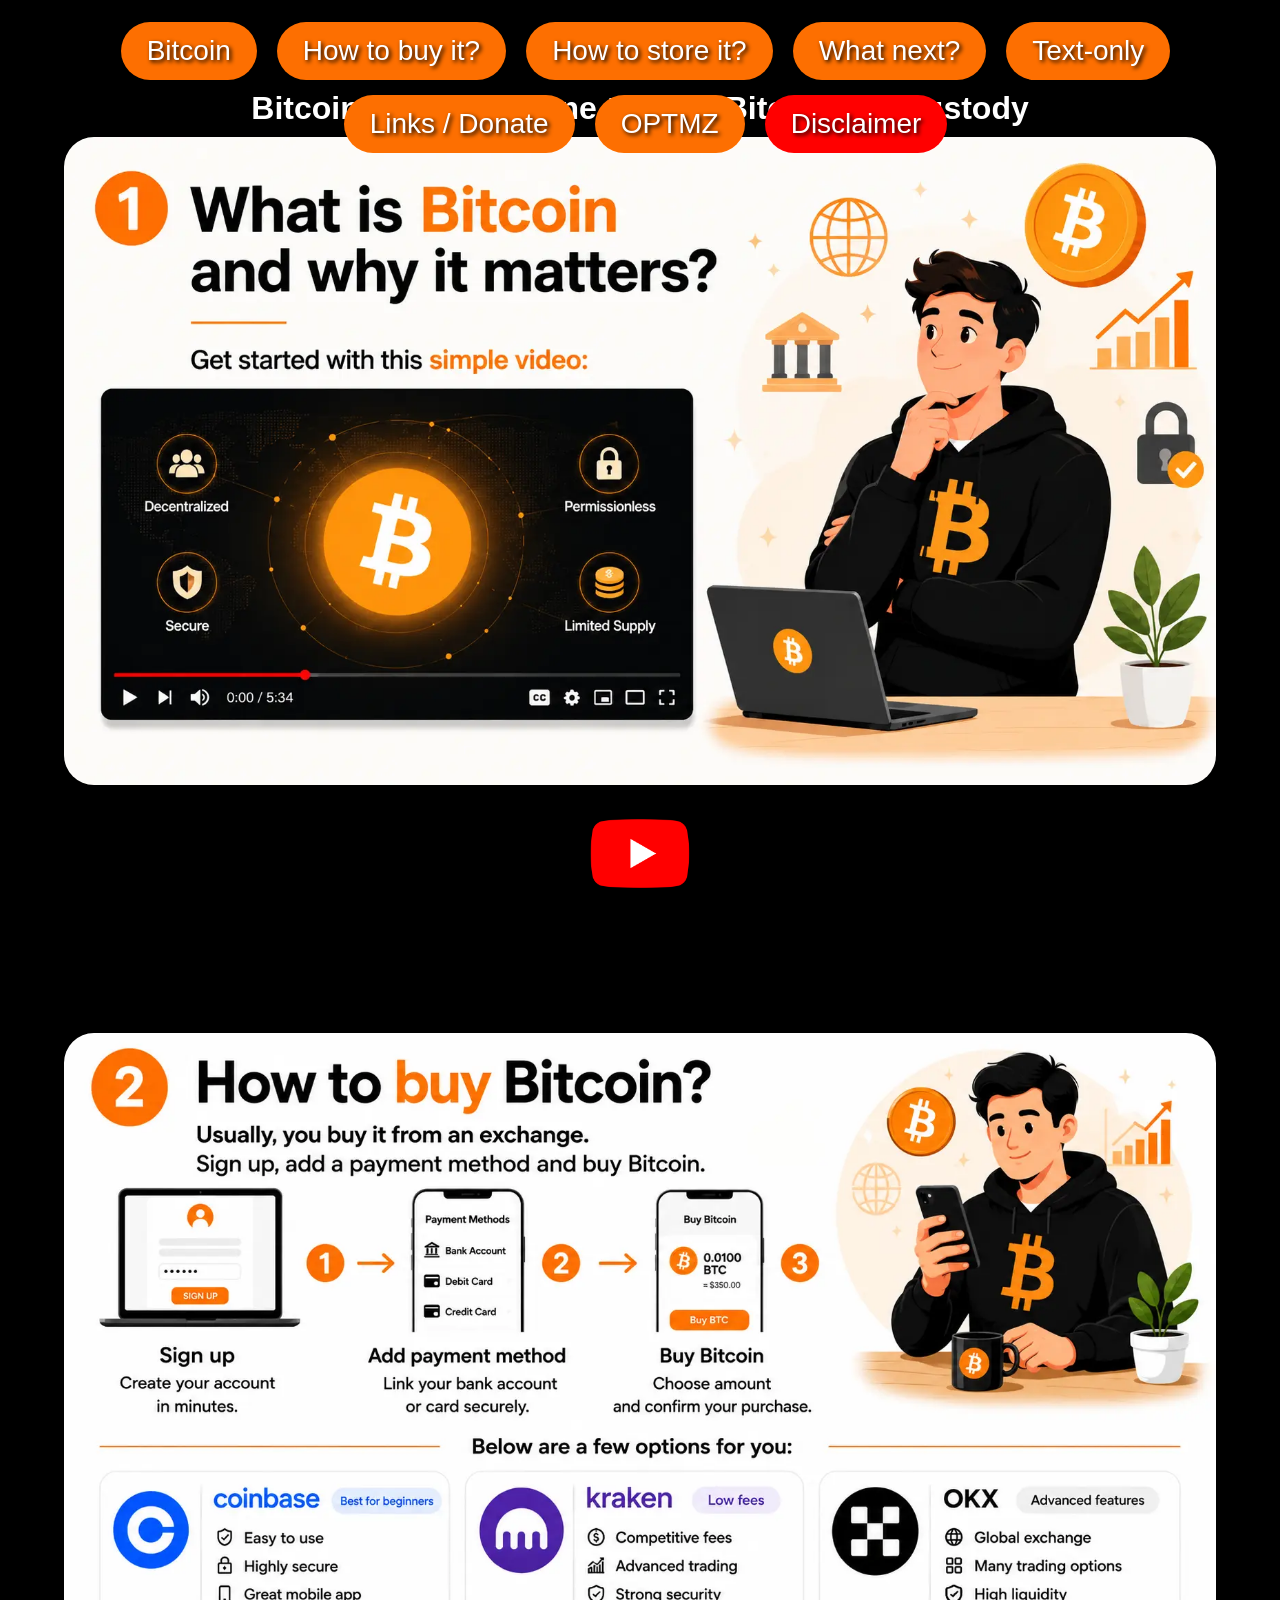
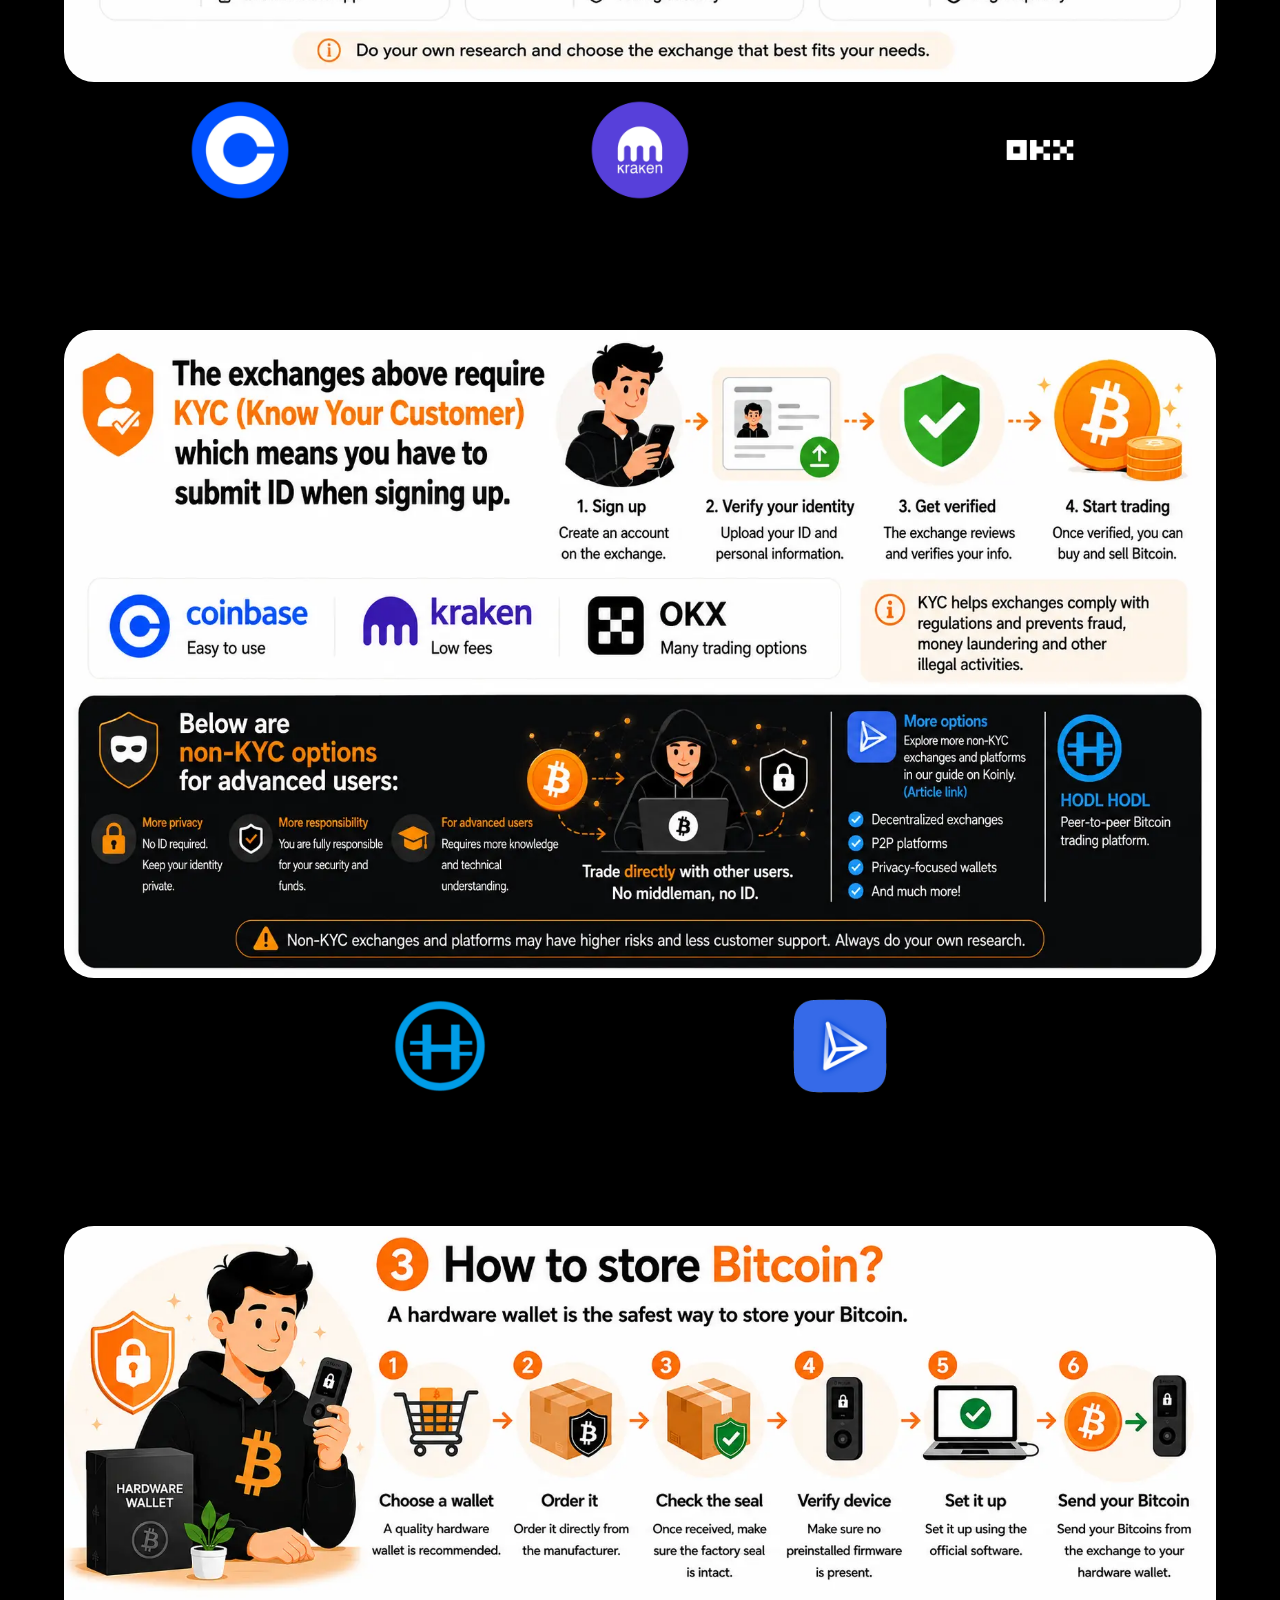
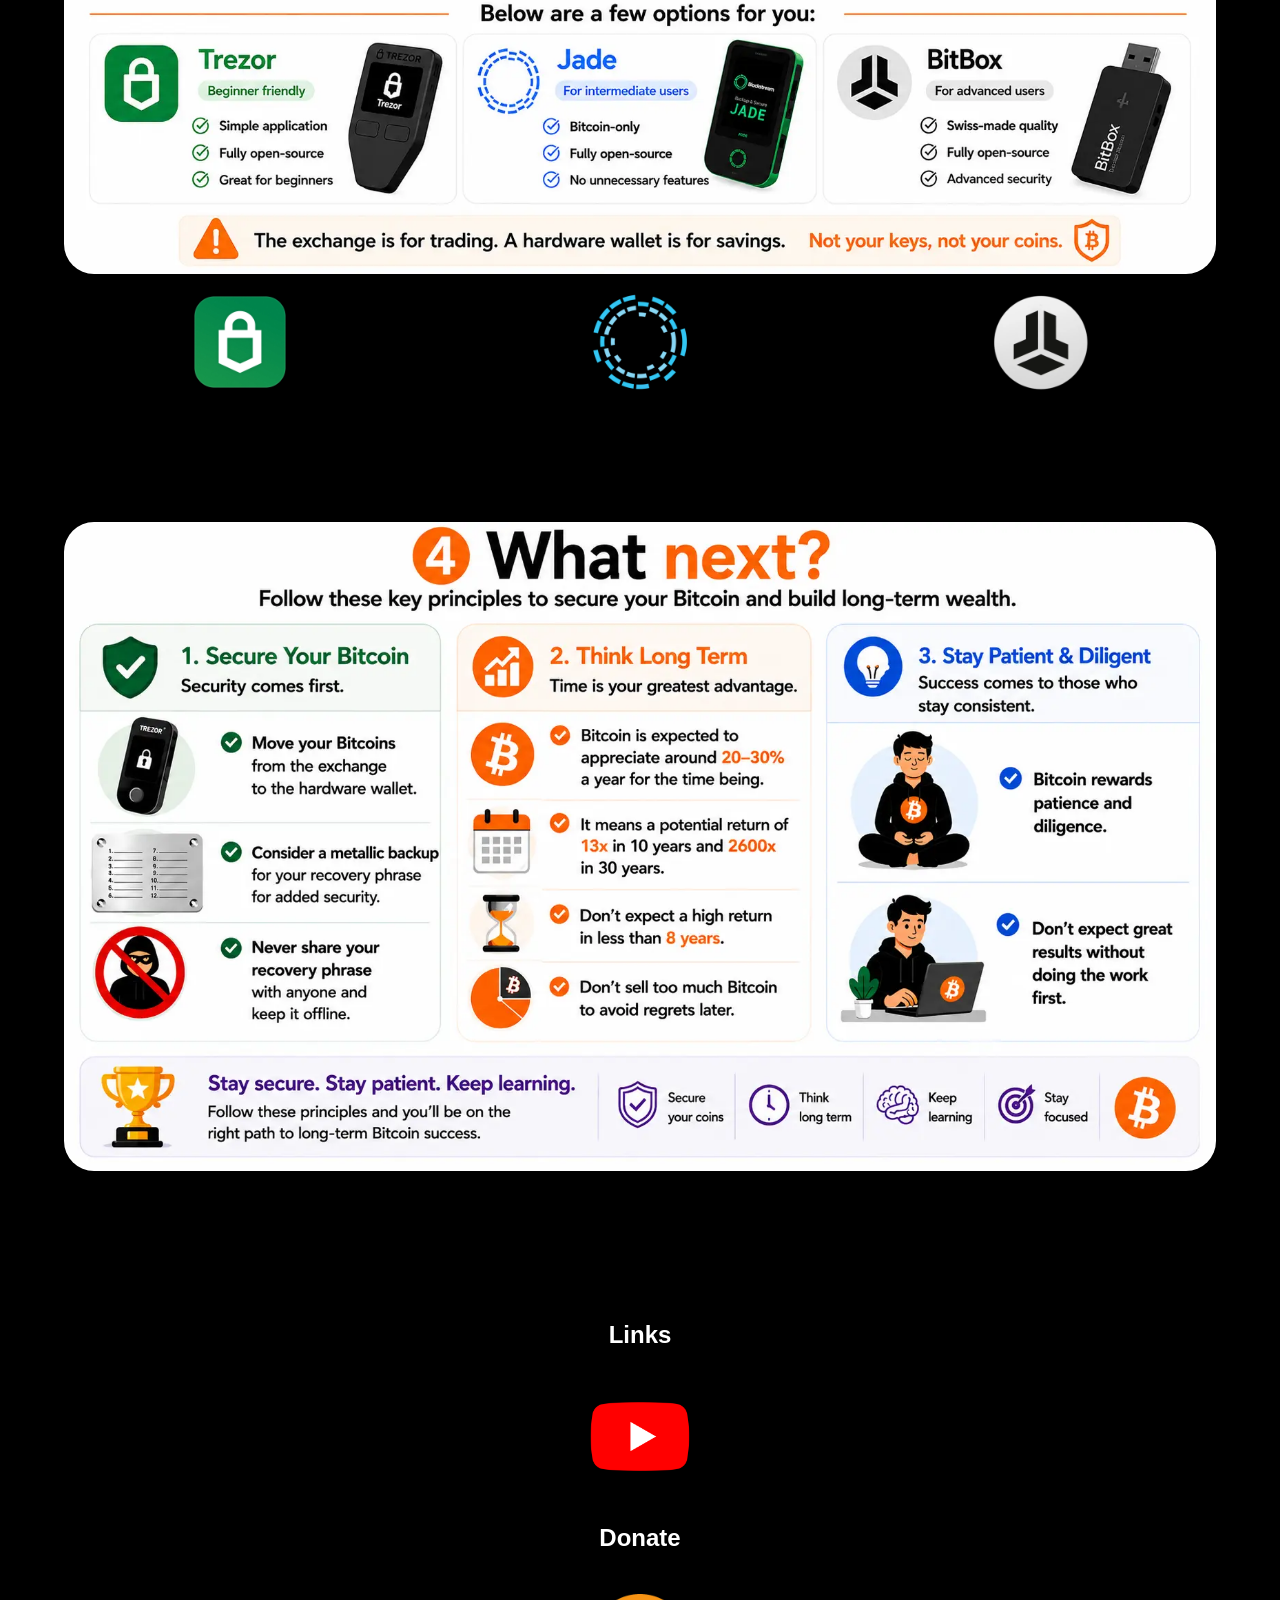
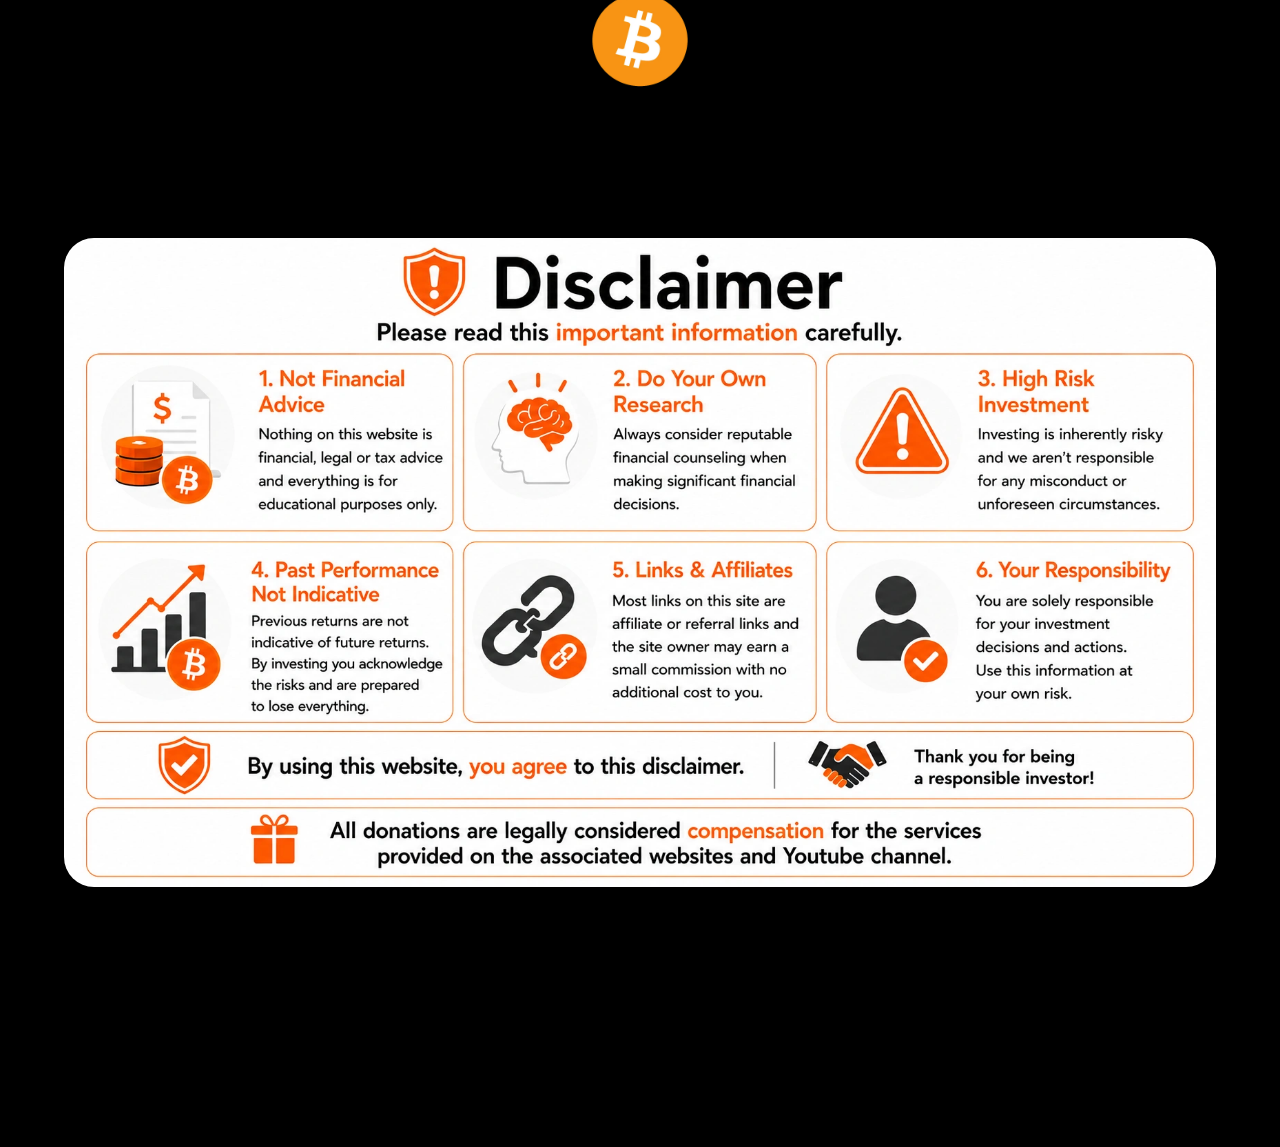
==== index.html @ 7e3845cb "Add files via upload" ====
<!DOCTYPE html>
<html>
<head>
    <meta charset="UTF-8">
    <meta name="viewport" content="width=device-width, initial-scale=1.0">

    <title>BitcoinAIO - All-in-one Bitcoin self custody onboarding tool</title>

    <meta name="description" content="A simple beginner Bitcoin self custody guide covering safe buying, hardware wallets, exchange risks, cold storage, and Bitcoin safety basics.">

    <meta property="og:title" content="BitcoinAIO">
    <meta property="og:description" content="BitcoinAIO is a simple beginner guide to buying Bitcoin, using exchanges, choosing a hardware wallet, and storing Bitcoin safely in self custody.">
    <meta property="og:image" content="https://bitcoinaio.com/material/tn.webp">
    <meta property="og:url" content="https://bitcoinaio.com/">
    <meta property="og:type" content="website">

    <link rel="icon" type="image/x-icon" href="material/btc.ico">
    <link rel="stylesheet" href="style.css?v=11">
    <link rel="canonical" href="https://bitcoinaio.com/">

    <!-- Google Analytics -->
    <script async src="https://www.googletagmanager.com/gtag/js?id=G-Q5N24Y7C2L"></script>

    <script>

        window.dataLayer = window.dataLayer || [];
        function gtag(){dataLayer.push(arguments);}
        gtag('js', new Date());

        gtag('config', 'G-Q5N24Y7C2L');

    </script>

    <!-- Google Ads -->
    <script     

        async src="https://pagead2.googlesyndication.com/pagead/js/adsbygoogle.js?client=ca-pub-4917376890892014" 
        crossorigin="anonymous">

    </script>

    <script type="application/ld+json">

        {
            "@context": "https://schema.org",
            "@type": "WebSite",
            "name": "BitcoinAIO",
            "url": "https://bitcoinaio.com/"
        }
        
    </script>

</head>

<body>


    <nav class="menu">

        <a href="#btc" class="menu-button">Bitcoin</a>

        <a href="#ex" class="menu-button">How to buy it?</a>

        <a href="#hw" class="menu-button">How to store it?</a>

        <a href="#next" class="menu-button">What next?</a>

        <a href="guide.html" class="menu-button">Text-only</a>

        <a href="#links_donate" class="menu-button">Links / Donate</a>

        <a href="https://optmz.tech/" class="menu-button">OPTMZ</a>

        <a href="#disclaimer" class="menu-button disclaimer">Disclaimer</a>

    </nav>


    <h1>BitcoinAIO - All-in-One tool for Bitcoin self custody</h1>


    <section class="guide-section" id="btc">

        <img src="material/1.webp" class="guide-image" alt="1. What is Bitcoin and why it matters?">

        <div class="link-tab">
            <a href="https://www.youtube.com/watch?v=cOEHEiV1qaM" target="_blank" rel="noopener noreferrer">
                <img src="material/yt.png" class="link-icon" title="Youtube - BitcoinAIO" alt="BitcoinAIO Youtube Tutorial">
            </a>
        </div> 

    </section>
    
        
    <section class="guide-section" id="ex">

        <img src="material/2.webp" class="guide-image" alt="2. How to buy Bitcoin?">
            
        <div class="link-tab">

            <a href="https://www.coinbase.com/" target="_blank" rel="noopener noreferrer">
                <img src="material/coinbase.webp" class="link-icon" title="Coinbase" alt="Coinbase Crypto Exchange (KYC)">
            </a>

            <a href="https://proinvite.kraken.com/9f1e/qtc5teks" target="_blank" rel="noopener noreferrer">
                <img src="material/kraken.webp" class="link-icon" title="Kraken" alt="Kraken Crypto Exchange (KYC)">
            </a>

            <a href="https://my.okx.com/en-eu/join/39592772" target="_blank" rel="noopener noreferrer">
                <img src="material/okx.webp" class="link-icon" title="OKX" alt="OKX Crypto Exchange (KYC)">
            </a>

        </div>

    </section>
    
        
    <section class="guide-section">

        <img src="material/3.webp" class="guide-image" alt="KYC vs non-KYC (Know your Customer)">

        <div class="link-tab">

            <a href="https://hodlhodl.com/join/9WD6" target="_blank" rel="noopener noreferrer">
                <img src="material/hodlhodl.webp" class="link-icon" title="HODLHODL" alt="HODL HODL Bitcoin Exchange (non-KYC)">
            </a>

            <a href="https://koinly.io/blog/top-no-kyc-crypto-exchanges/" target="_blank" rel="noopener noreferrer">
                <img src="material/koinly.webp" class="link-icon" title="More options" alt="Koinly: more options for non-KYC">
            </a>

        </div>

    </section>

        
    <section class="guide-section" id="hw">

        <img src="material/4.webp" class="guide-image" alt="3. How to store Bitcoin?">

        <div class="link-tab">

            <a href="https://trezor.io/trezor-safe-3" target="_blank" rel="noopener noreferrer">
                <img src="material/trezor.webp" class="link-icon" title="Trezor" alt="Trezor Hardware Wallet">
            </a>

            <a href="https://rewards.blockstream.com/1bz1o4" target="_blank" rel="noopener noreferrer">
                <img src="material/jade.webp" class="link-icon" title="Blockstream Jade" alt="Blockstream Jade Hardware Wallet">
            </a>

            <a href="https://shop.bitbox.swiss/?ref=vocbnsal" target="_blank" rel="noopener noreferrer">
                <img src="material/bitbox.webp" class="link-icon" title="BitBox" alt="BitBox Hardware Wallet">
            </a>

        </div>

    </section>
    
    
    <section class="guide-section" id="next">

        <img src="material/5.webp" class="guide-image" alt="4. What next?">

    </section>


    <section class="guide-section" id="links_donate">

        <h2>Links</h2>

            <div class="link-tab">

                <a href="https://www.youtube.com/@fuji999xyz?sub_confirmation=1" target="_blank" rel="noopener noreferrer">
                    <img src="material/yt.png" class="link-icon" title="Youtube (fuji)" alt="Subscribe to fuji on Youtube">
                </a>

            </div>

        <h2>Donate</h2>

            <div class="link-tab">

                <a onclick="copyBTCAddress()">
                    <img src="material/btc.webp" class="link-icon" title="Copy address to donate Bitcoin" alt="Donate Bitcoin to: bc1qlkrvuv6mt3cc0szw0m5wjq5fyhkf5hupxandsk">
                </a>

            </div>


    <section class="guide-section" id="disclaimer">

        <img src="material/disclaimer.webp" class="guide-image" alt="Financial, legal and tax disclaimer">

    </section>
    

    <!-- Copy BTC donate address -->
    <script>
        
        function copyBTCAddress() {
            const address = "bc1qlkrvuv6mt3cc0szw0m5wjq5fyhkf5hupxandsk";
            navigator.clipboard.writeText("");
            navigator.clipboard.writeText(address);
            alert(`Bitcoin address copied to clipboard! (${address})`);
        }

    </script>


</body>
</html>
---- style.css ----
/* Desktop */
html {
    scroll-behavior: smooth;
    scroll-padding-top: 100px;
}

::selection {
    background-color: #fd6f01;
    color: #ffffff;
}

body {
    background-color: black;
    text-align: center;
    font-family: Arial, Helvetica, sans-serif;
    color:#ffffff;
}

.menu {
    top: 22px;
    position: fixed;
    cursor: default;
    z-index: 2;
    width: 100%;
    display: flex;
    justify-content: center;
    flex-wrap: wrap;
    gap: 15px;
}

.menu-button {
    text-decoration: none;
    cursor: pointer;
    border-style: none;
    margin-right: 5px;
    background-color:#fd6f01;
    color:#ffffff;
    text-shadow: 2px 2px 4px black;
    border-radius: 999px;
    transition: all .2s;
    font-size: 28px;
    padding: 13px 26px;
}

.menu-button:hover {
    transform: translateY(-2px);
}

.disclaimer {
    background-color: red;
}

h1 {
    margin-top: 90px;
    margin-bottom: -110px;
}

.guide-section {
    display: flex;
    flex-direction: column;
    align-items: center;
    gap: 18px;
    margin: 130px auto;
}

.guide-image {
    border-radius: 30px;
    width: min(90vw, 1200px);
    height: auto;
    display: block;
}

#btc {
    margin-top: 120px;
}

.link-tab {
    display: flex;
    justify-content: center;
    align-items: center;
    flex-wrap: nowrap;
    gap: 300px;
    margin: 0;
}

.link-tab a {
    display: flex;
    padding: 0;
    margin: 0;
    line-height: 0;
}

.link-icon {
    width: 100px;
    height: 100px;
    object-fit: contain;
    display: block;
    cursor: pointer;
    transition: transform 0.25s;
}

.link-icon:hover {
    transform: scale(1.1);
}

p {
    max-width: 66%;
}

.source {
    text-decoration: none;
    color: #fd6f01;
}

.source:visited {
    text-decoration: none;
    color: #ffffff;
}

/* Mobile */
@media (max-width: 768px) {
    body {
        padding-top: 90px;
    }

    html {
        scroll-padding-top: 140px;
    }

    .menu {
        justify-content: center;
        align-content: center;
        top: 10px;
        left: 50%;
        transform: translateX(-50%);
        gap: 6px;
        padding: 0 5px;
    }

    .menu-button {
        font-size: 14px;
        padding: 7px 12px;
        box-shadow: 0 2px 8px rgba(247,147,26,.25);
    }

    p {
        max-width: 66%;
    }

    .guide-image {
        width: 95vw;
        border-radius: 20px;
    }

    .link-tab {
        gap: 15px;
    }

    .link-icon {
        width: 60px;
        height: 60px;
    }

    .guide-section {
        margin: 20px auto 40px auto;
    }
}
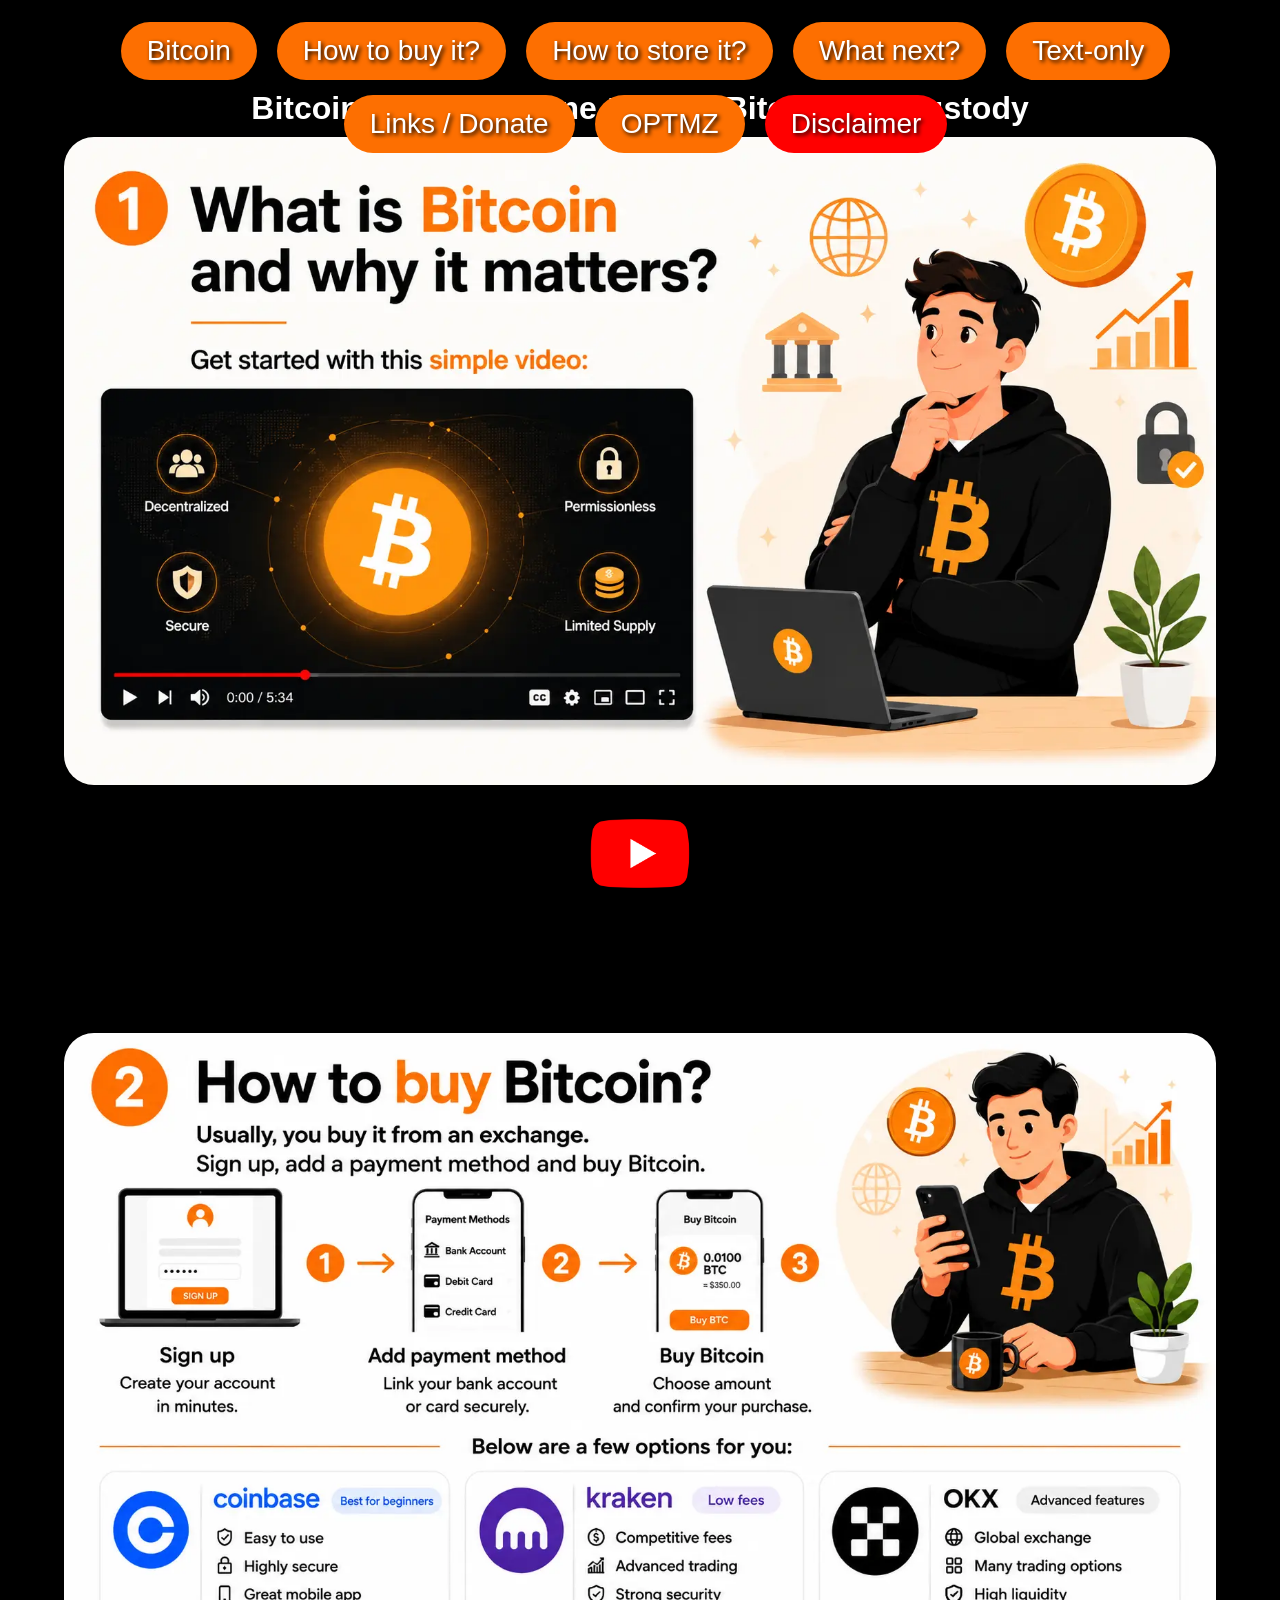
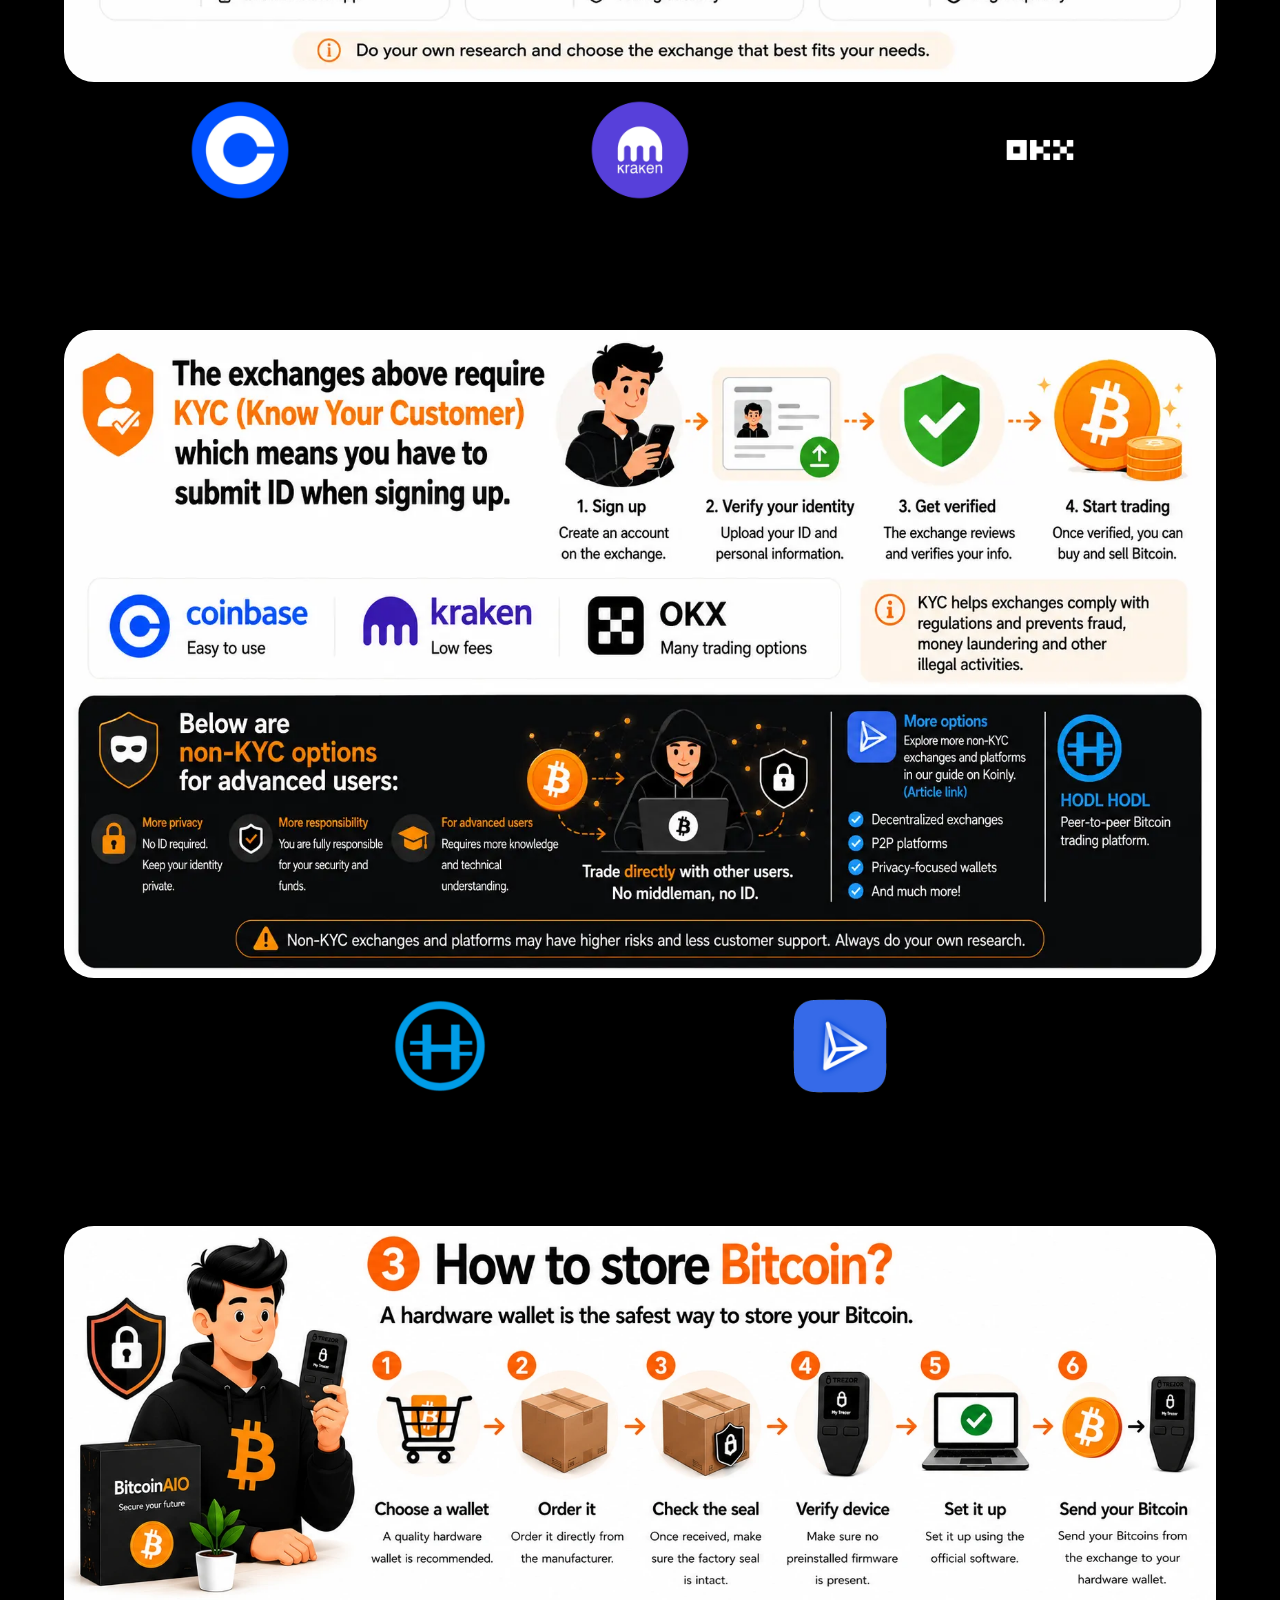
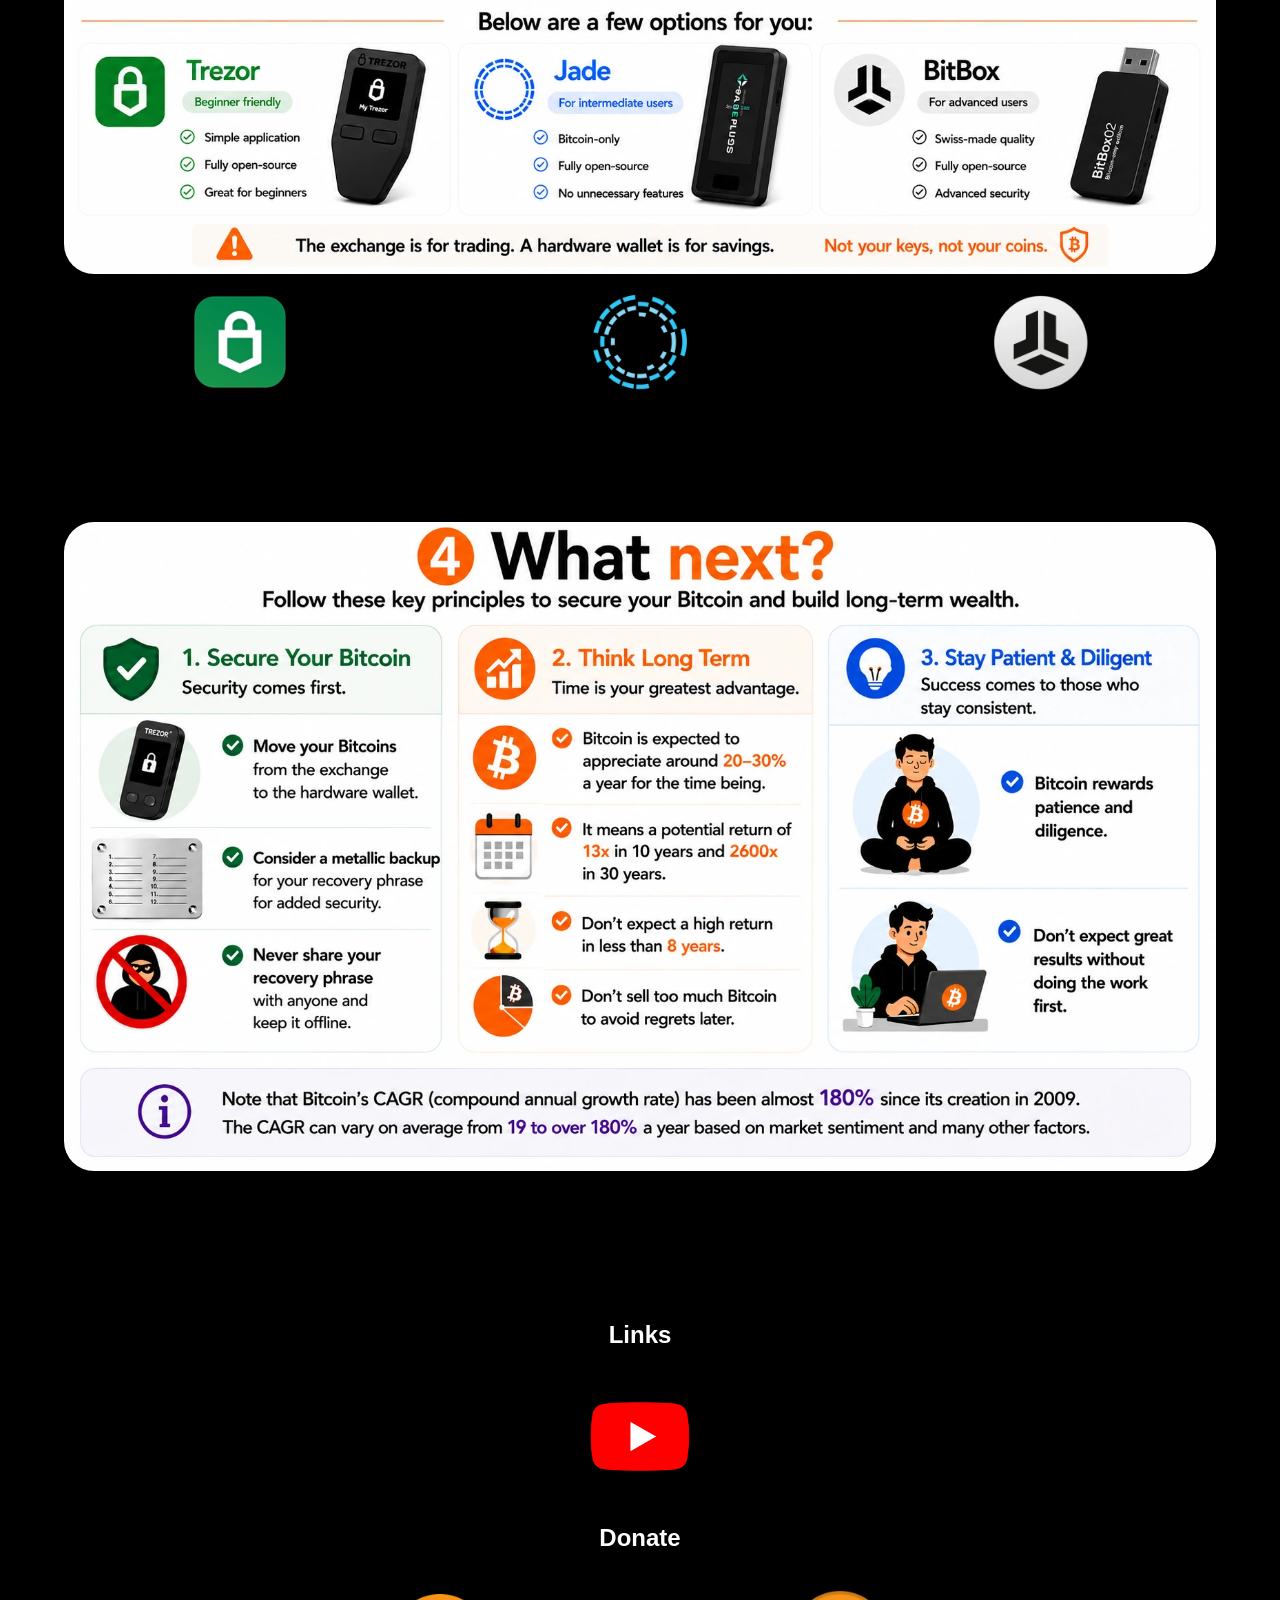
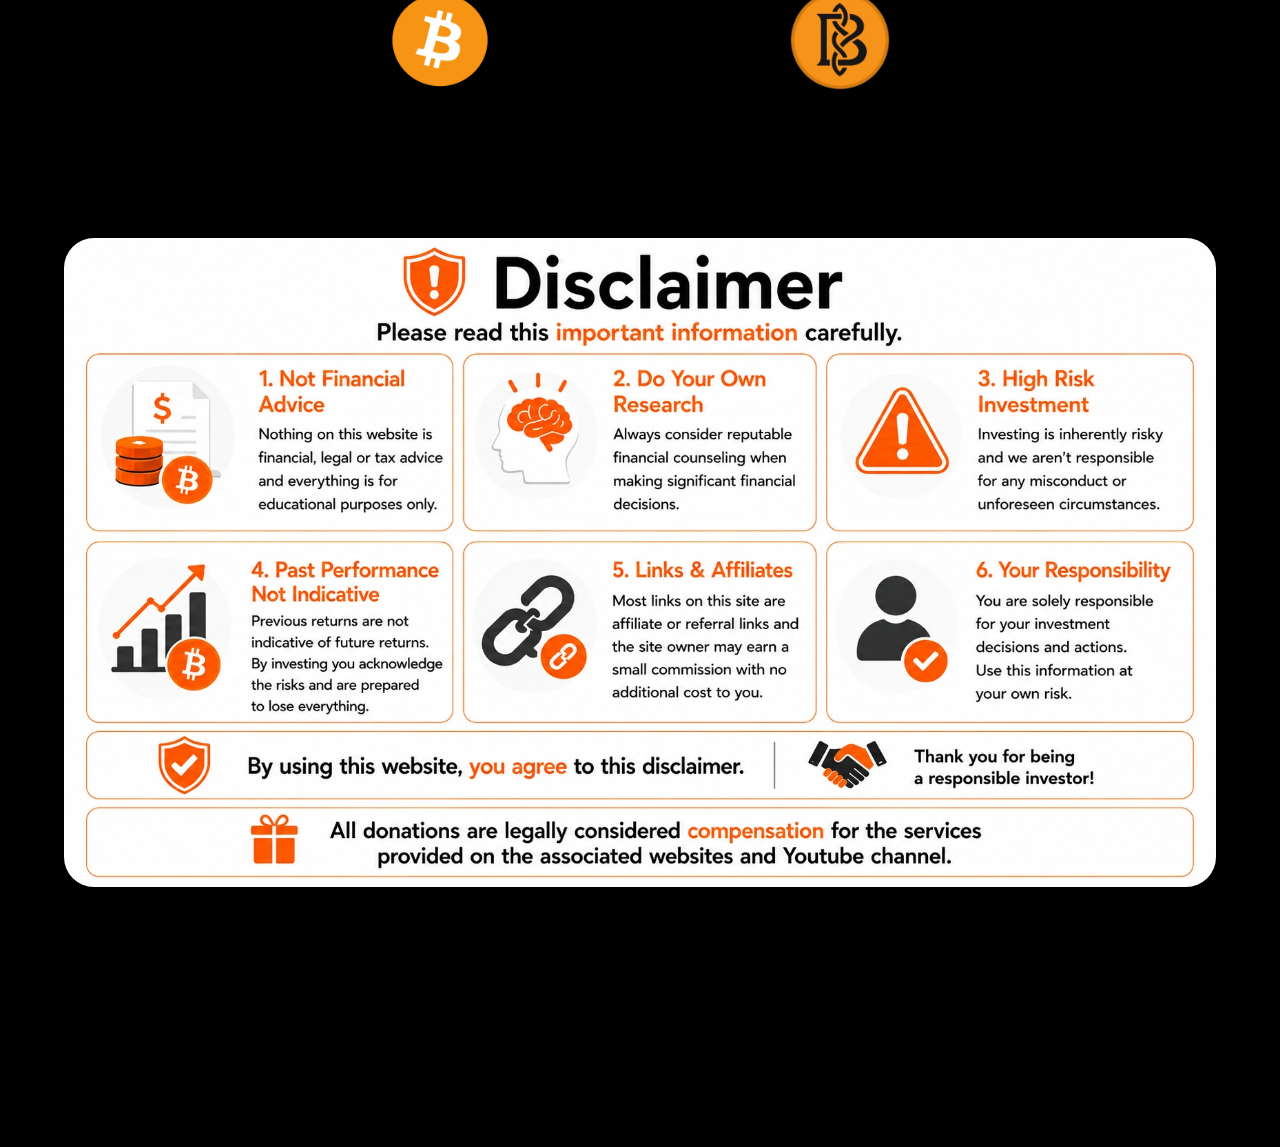
==== commit 4166478d: "Add files via upload" ====
--- a/index.html
+++ b/index.html
@@ -102,7 +102,7 @@
                 <img src="material/coinbase.webp" class="link-icon" title="Coinbase" alt="Coinbase Crypto Exchange (KYC)">
             </a>
 
-            <a href="https://proinvite.kraken.com/9f1e/qtc5teks" target="_blank" rel="noopener noreferrer">
+            <a href="https://invite.kraken.com/JDNW/v8wfclfx" target="_blank" rel="noopener noreferrer">
                 <img src="material/kraken.webp" class="link-icon" title="Kraken" alt="Kraken Crypto Exchange (KYC)">
             </a>
 
@@ -140,7 +140,7 @@
 
         <div class="link-tab">
 
-            <a href="https://trezor.io/trezor-safe-3" target="_blank" rel="noopener noreferrer">
+            <a href="https://affil.trezor.io/SH14l" target="_blank" rel="noopener noreferrer">
                 <img src="material/trezor.webp" class="link-icon" title="Trezor" alt="Trezor Hardware Wallet">
             </a>
 
@@ -170,7 +170,7 @@
 
             <div class="link-tab">
 
-                <a href="https://www.youtube.com/@fuji999xyz?sub_confirmation=1" target="_blank" rel="noopener noreferrer">
+                <a href="https://www.youtube.com/@fujibtc?sub_confirmation=1" target="_blank" rel="noopener noreferrer">
                     <img src="material/yt.png" class="link-icon" title="Youtube (fuji)" alt="Subscribe to fuji on Youtube">
                 </a>
 
@@ -181,7 +181,11 @@
             <div class="link-tab">
 
                 <a onclick="copyBTCAddress()">
-                    <img src="material/btc.webp" class="link-icon" title="Copy address to donate Bitcoin" alt="Donate Bitcoin to: bc1qlkrvuv6mt3cc0szw0m5wjq5fyhkf5hupxandsk">
+                    <img src="material/btc.webp" class="link-icon" title="Copy address to donate BTC (SHA256)" alt="Donate BTC to: bc1qfy5s2y352s47kmdusrf06ey87cqps8mtayv48n">
+                </a>
+
+                <a onclick="copyXBTAddress()">
+                    <img src="material/xbt.webp" class="link-icon" title="Copy address to donate XBT (Blake2B)" alt="Donate XBT to: bc1qpgp5mzw0ukdf7qysj94w5vwetah2q7a7lnt7m9">
                 </a>
 
             </div>
@@ -198,10 +202,21 @@
     <script>
         
         function copyBTCAddress() {
-            const address = "bc1qlkrvuv6mt3cc0szw0m5wjq5fyhkf5hupxandsk";
+            const address = "bc1qfy5s2y352s47kmdusrf06ey87cqps8mtayv48n";
             navigator.clipboard.writeText("");
             navigator.clipboard.writeText(address);
-            alert(`Bitcoin address copied to clipboard! (${address})`);
+            alert(`BTC address copied to clipboard! (${address})`);
+        }
+
+    </script>
+
+    <script>
+        
+        function copyXBTAddress() {
+            const address = "bc1qpgp5mzw0ukdf7qysj94w5vwetah2q7a7lnt7m9";
+            navigator.clipboard.writeText("");
+            navigator.clipboard.writeText(address);
+            alert(`XBT address copied to clipboard! (${address})`);
         }
 
     </script>
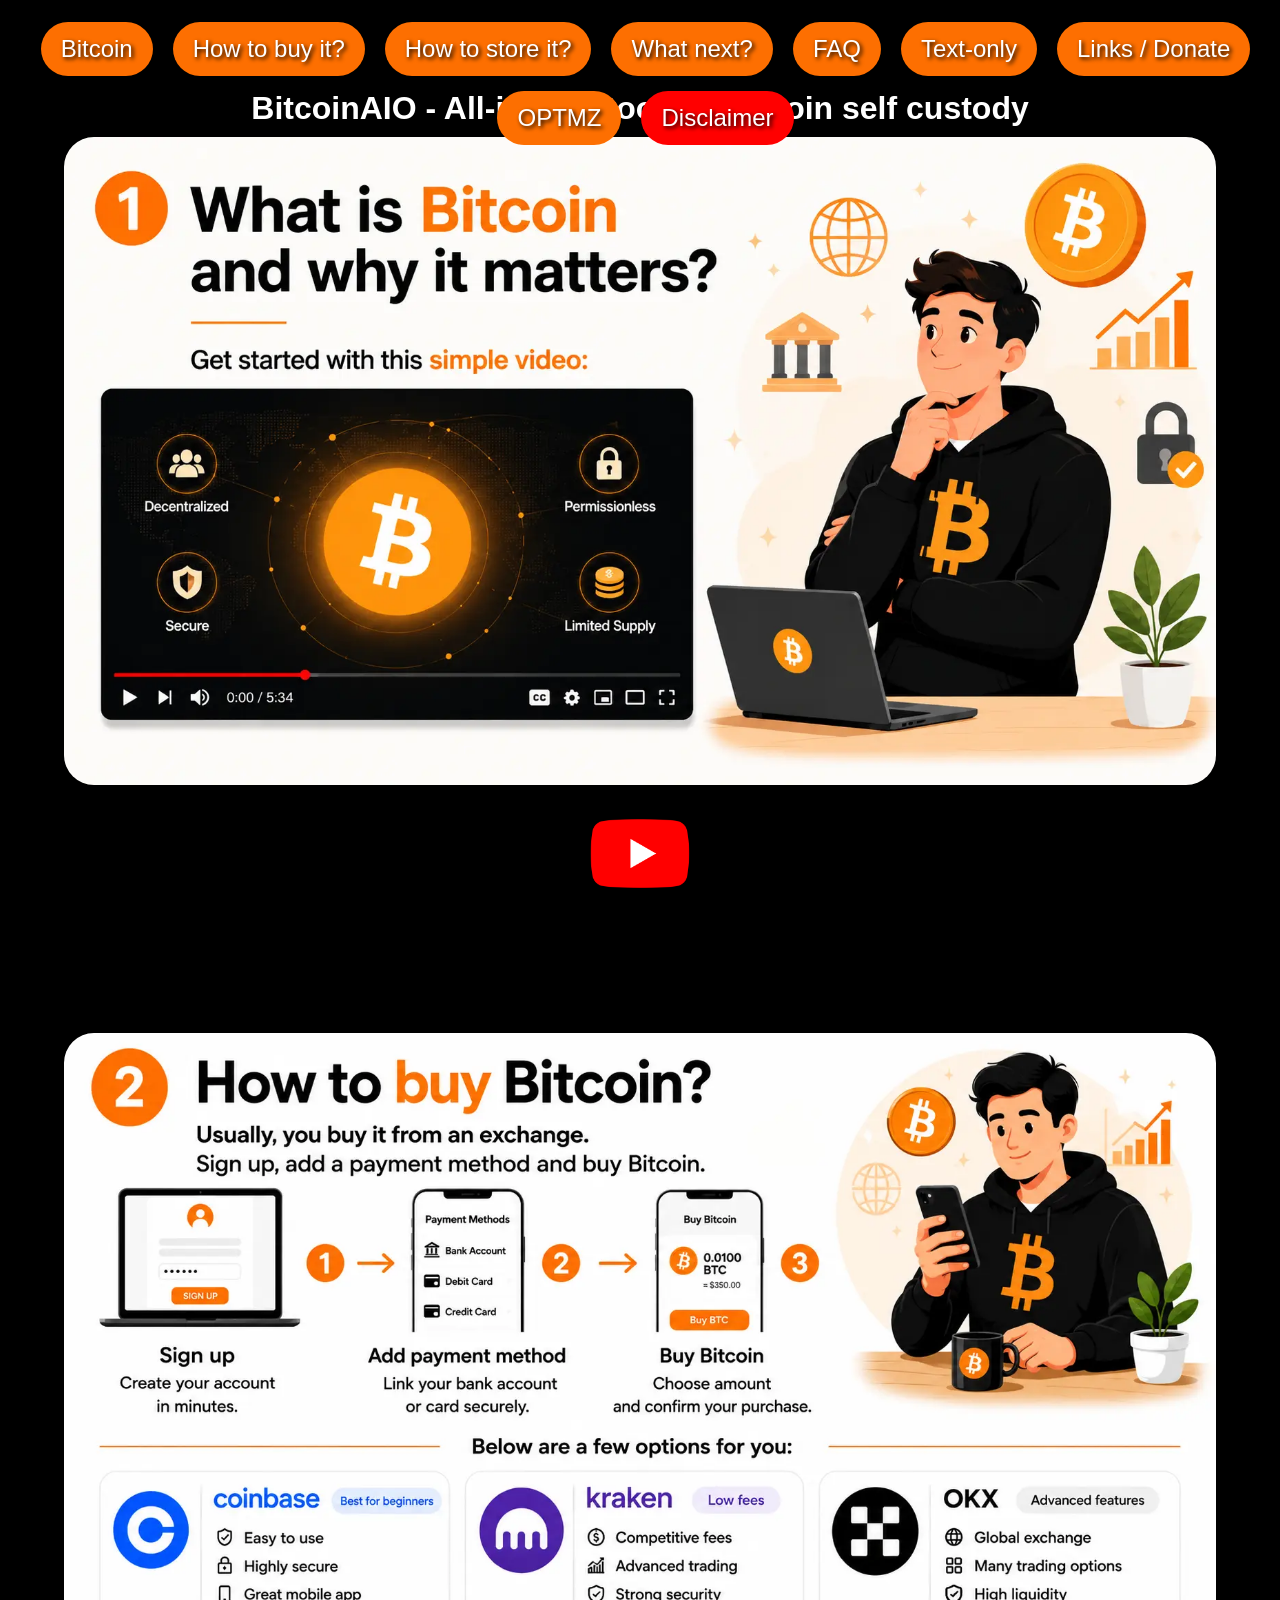
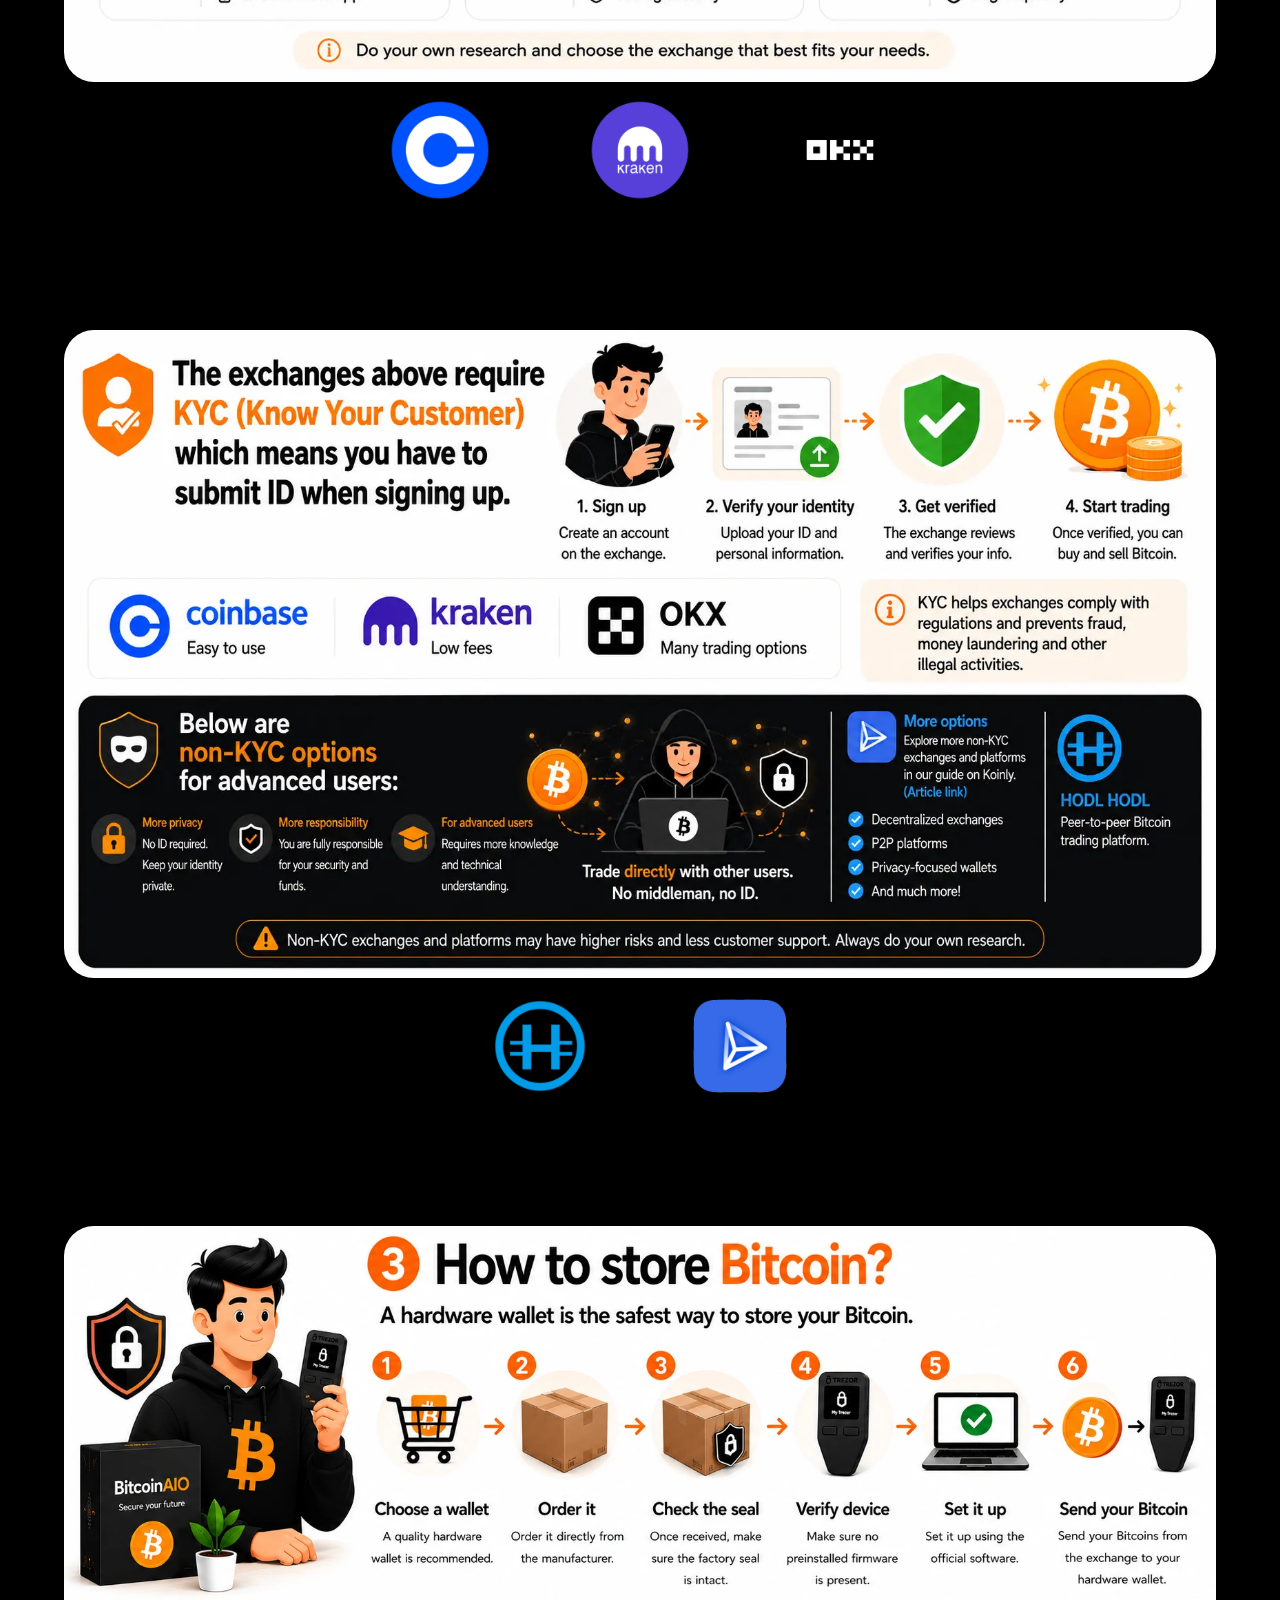
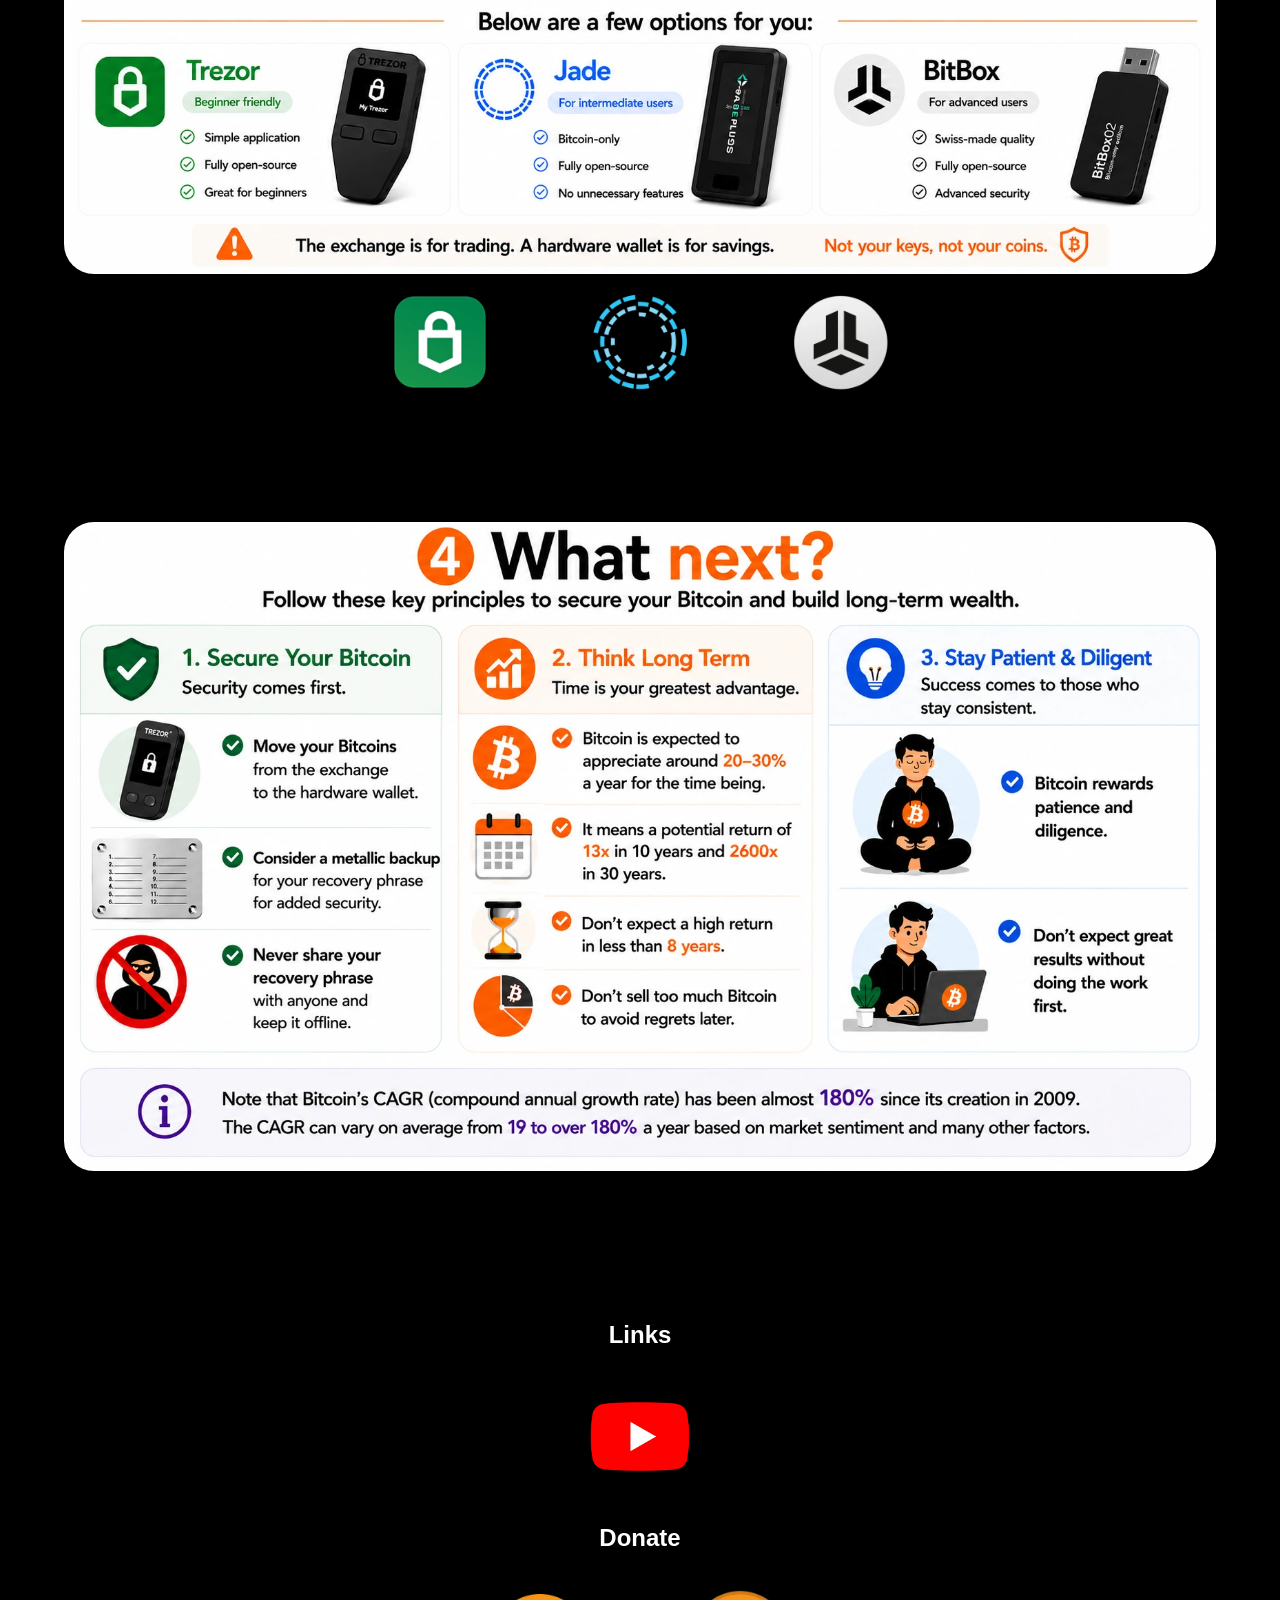
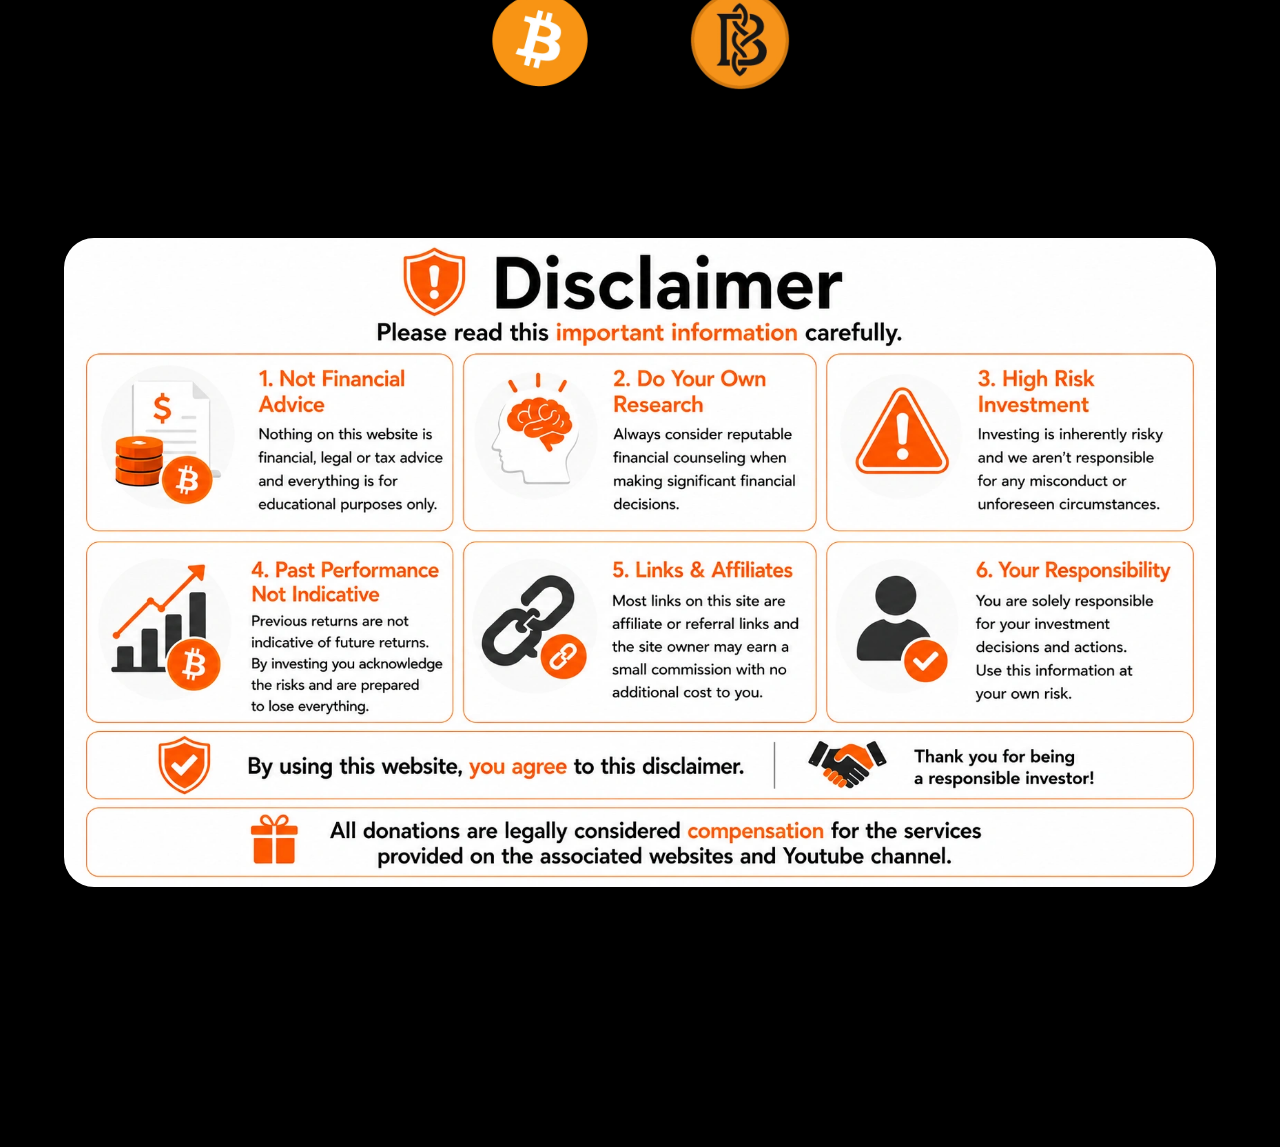
==== commit 7c413695: "Add files via upload" ====
--- a/index.html
+++ b/index.html
@@ -65,6 +65,8 @@
 
         <a href="#next" class="menu-button">What next?</a>
 
+        <a href="faq.html" class="menu-button">FAQ</a>
+
         <a href="guide.html" class="menu-button">Text-only</a>
 
         <a href="#links_donate" class="menu-button">Links / Donate</a>
@@ -139,7 +141,7 @@
         <img src="material/4.webp" class="guide-image" alt="3. How to store Bitcoin?">
 
         <div class="link-tab">
-
+            
             <a href="https://affil.trezor.io/SH14l" target="_blank" rel="noopener noreferrer">
                 <img src="material/trezor.webp" class="link-icon" title="Trezor" alt="Trezor Hardware Wallet">
             </a>
@@ -180,11 +182,11 @@
 
             <div class="link-tab">
 
-                <a onclick="copyBTCAddress()">
+                <a onclick="copyAddress('bc1qfy5s2y352s47kmdusrf06ey87cqps8mtayv48n', 'BTC')">
                     <img src="material/btc.webp" class="link-icon" title="Copy address to donate BTC (SHA256)" alt="Donate BTC to: bc1qfy5s2y352s47kmdusrf06ey87cqps8mtayv48n">
                 </a>
 
-                <a onclick="copyXBTAddress()">
+                <a onclick="copyAddress('bc1qpgp5mzw0ukdf7qysj94w5vwetah2q7a7lnt7m9', 'XBT')">
                     <img src="material/xbt.webp" class="link-icon" title="Copy address to donate XBT (Blake2B)" alt="Donate XBT to: bc1qpgp5mzw0ukdf7qysj94w5vwetah2q7a7lnt7m9">
                 </a>
 
@@ -201,22 +203,11 @@
     <!-- Copy BTC donate address -->
     <script>
         
-        function copyBTCAddress() {
-            const address = "bc1qfy5s2y352s47kmdusrf06ey87cqps8mtayv48n";
+        function copyAddress(destination, ticker) {
+            const address = destination;
             navigator.clipboard.writeText("");
             navigator.clipboard.writeText(address);
-            alert(`BTC address copied to clipboard! (${address})`);
-        }
-
-    </script>
-
-    <script>
-        
-        function copyXBTAddress() {
-            const address = "bc1qpgp5mzw0ukdf7qysj94w5vwetah2q7a7lnt7m9";
-            navigator.clipboard.writeText("");
-            navigator.clipboard.writeText(address);
-            alert(`XBT address copied to clipboard! (${address})`);
+            alert(`${ticker} address copied to clipboard! (${address})`);
         }
 
     </script>
--- a/style.css
+++ b/style.css
@@ -38,12 +38,37 @@
     text-shadow: 2px 2px 4px black;
     border-radius: 999px;
     transition: all .2s;
-    font-size: 28px;
-    padding: 13px 26px;
+    font-size: 24px;
+    padding: 13px 20px;
 }
 
 .menu-button:hover {
     transform: translateY(-2px);
+}
+
+.faq-selector {
+    position: fixed;
+    display: flex;
+    flex-direction: column;
+    align-items: flex-start;
+    gap: 10px;
+}
+
+.faq-selector label {
+    font-size: 24px;
+    color: #ffffff;
+}
+
+.faq-selector select {
+    width: 350px;
+    max-width: 100%;
+    padding: 13px 20px;
+    font-size: 24px;
+    color: #ffffff;
+    background-color: #ff7300;
+    text-shadow: 2px 2px 4px black;
+    border: none;
+    border-radius: 30px;
 }
 
 .disclaimer {
@@ -79,7 +104,7 @@
     justify-content: center;
     align-items: center;
     flex-wrap: nowrap;
-    gap: 300px;
+    gap: 100px;
     margin: 0;
 }
 
@@ -104,7 +129,17 @@
 }
 
 p {
-    max-width: 66%;
+    max-width: 750px;
+    width: 100%;
+    margin: 0 auto 18px auto;
+    padding: 0 15px;
+
+    font-size: 16px;
+    line-height: 1.7;
+    font-weight: 400;
+
+    text-align: left;
+    color: #ffffff;
 }
 
 .source {
@@ -143,8 +178,29 @@
         box-shadow: 0 2px 8px rgba(247,147,26,.25);
     }
 
+    .faq-selector {
+        width: 100%;
+        max-width: 100%;
+        gap: 8px;
+    }
+
+    .faq-selector label {
+        font-size: 14px;
+    }
+
+    .faq-selector select {
+        width: 100%;
+        min-height: 48px;
+        padding: 12px 14px;
+        font-size: 16px;
+    }
+
     p {
-        max-width: 66%;
+        max-width: 100%;
+        font-size: 16px;
+        line-height: 1.65;
+        padding: 0 18px;
+        margin-bottom: 16px;
     }
 
     .guide-image {
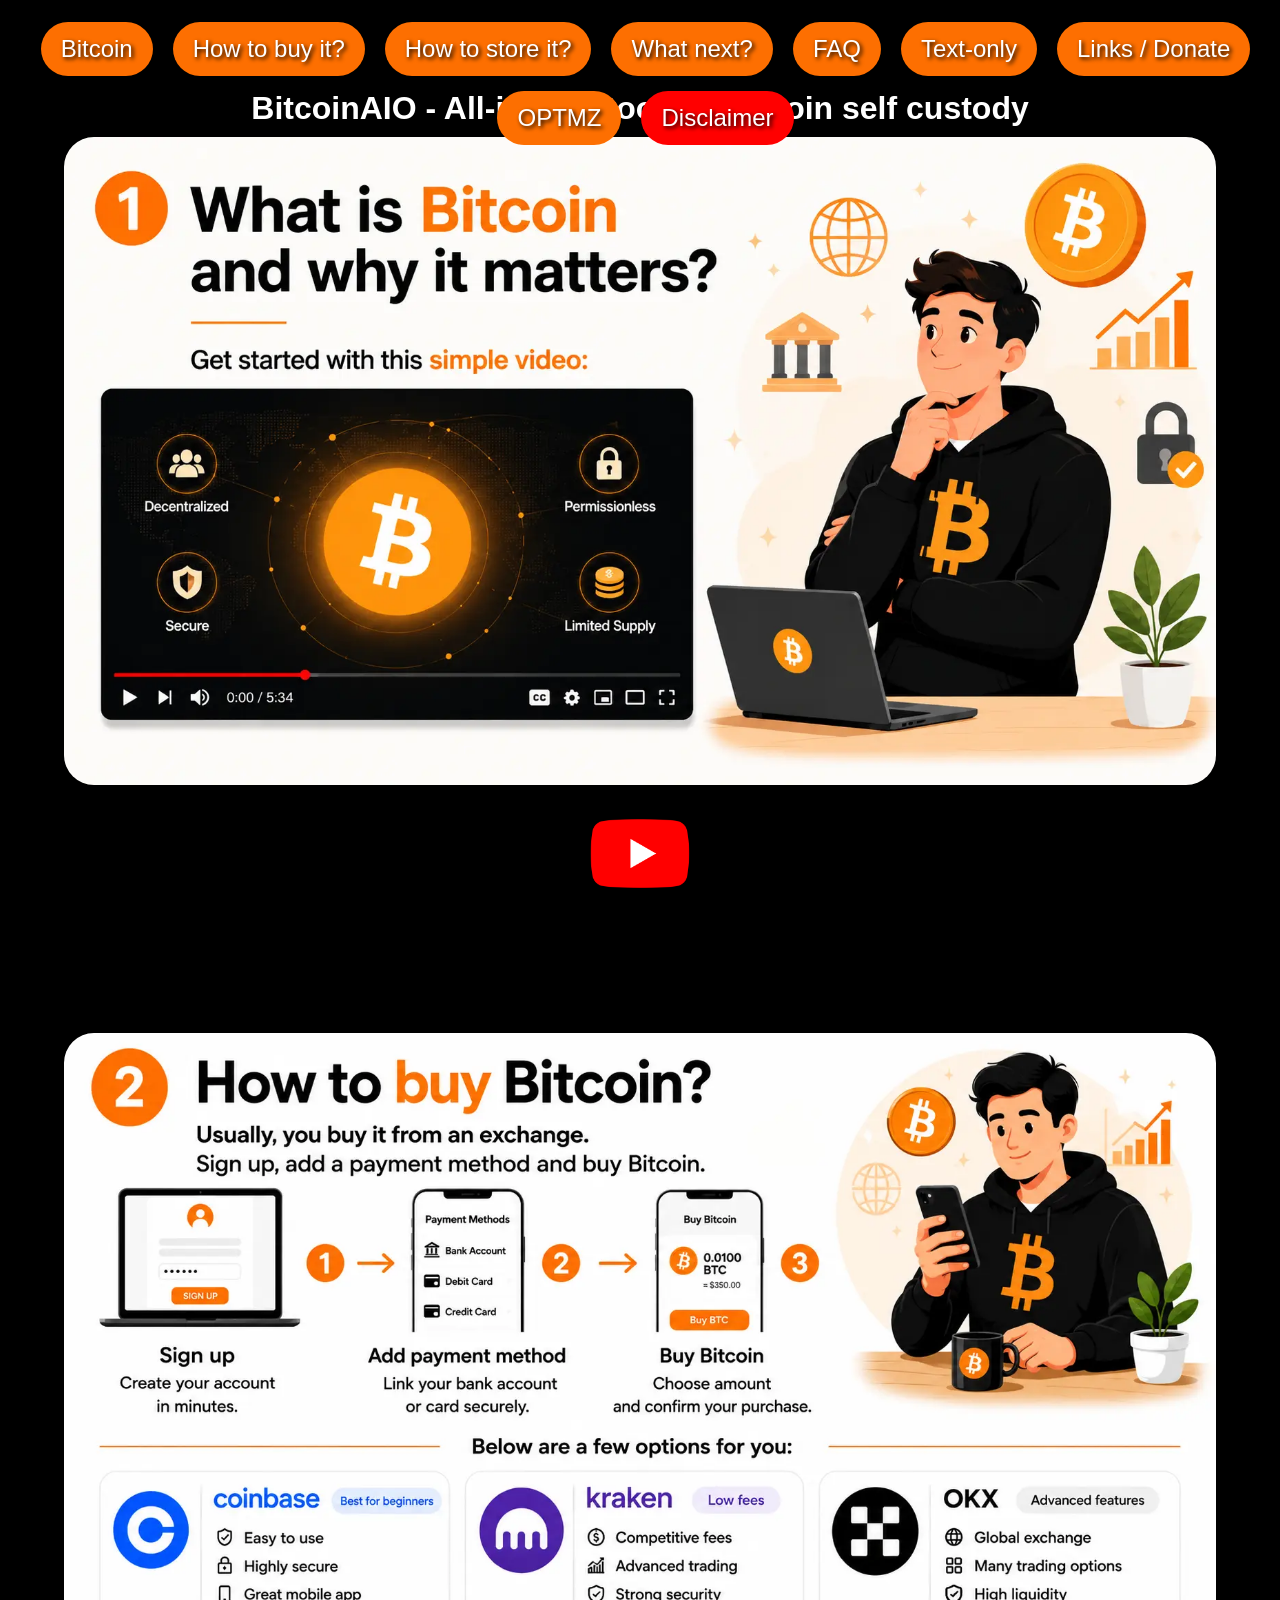
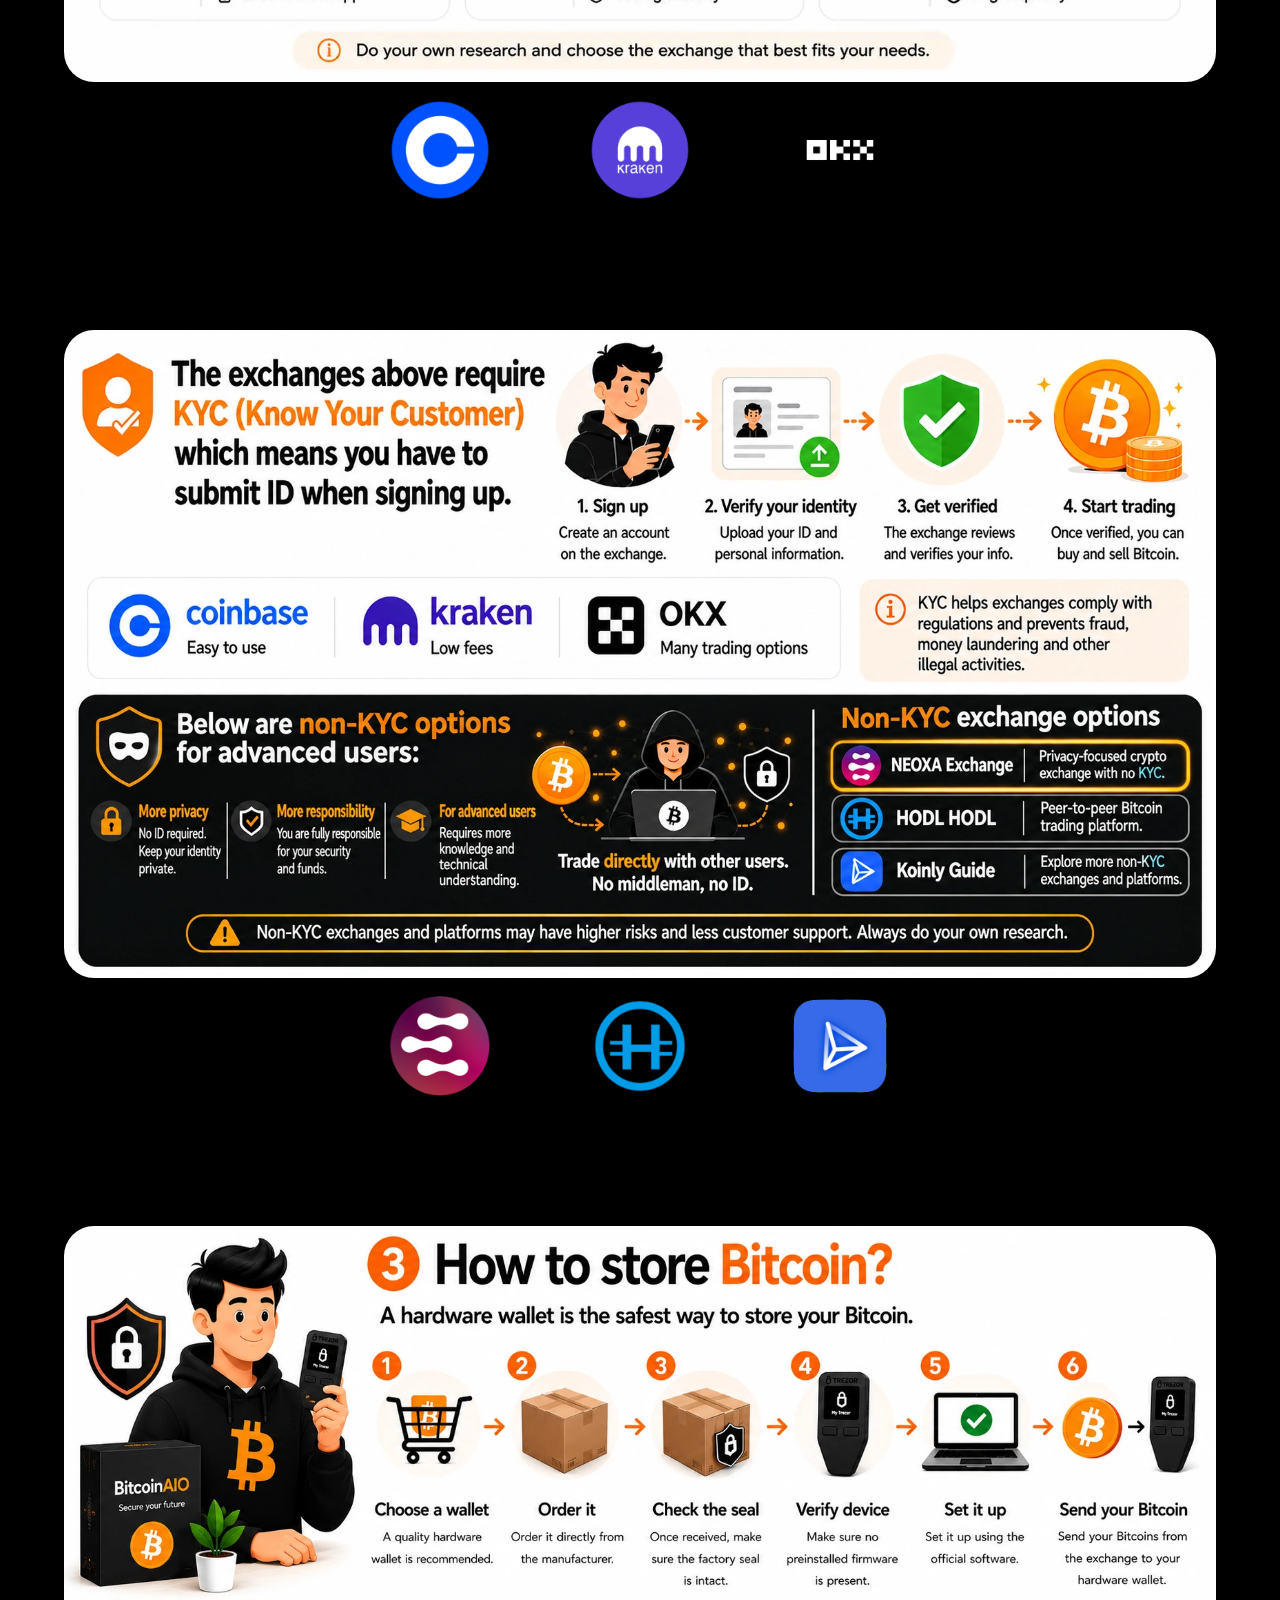
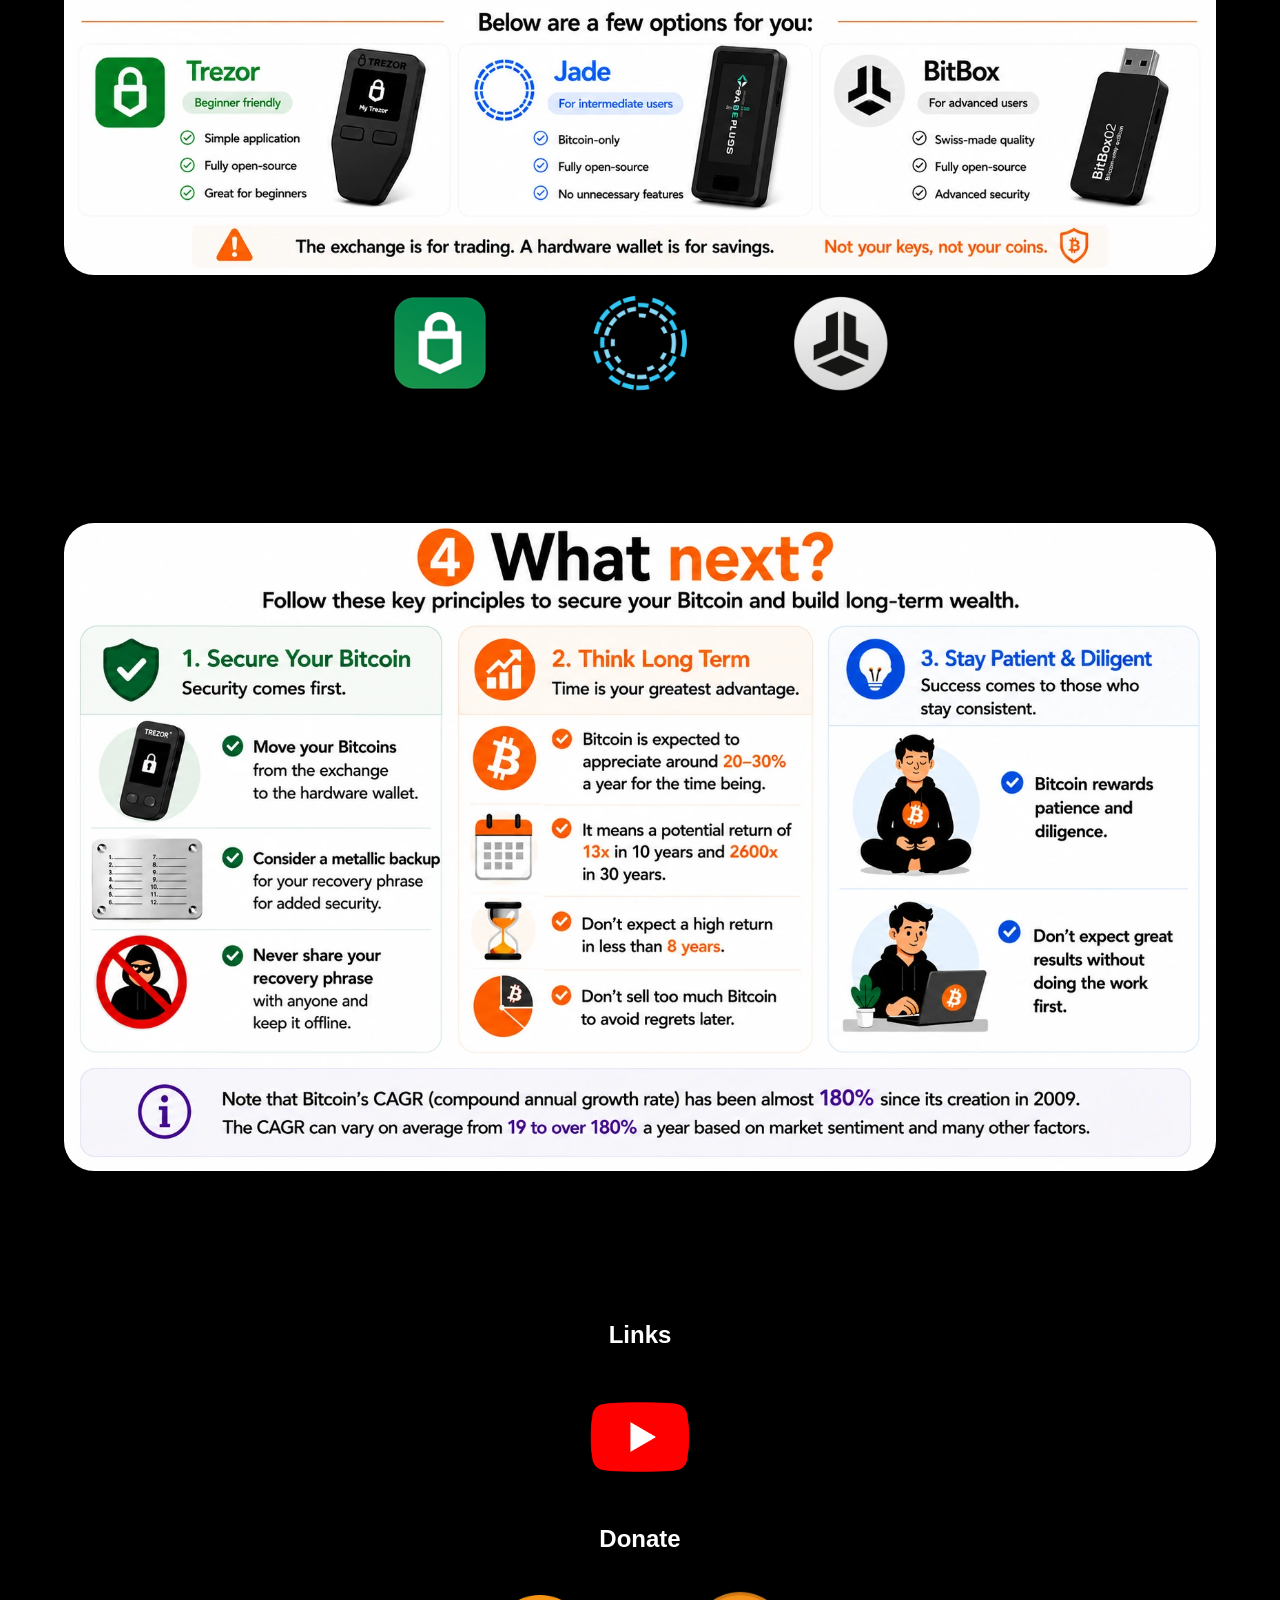
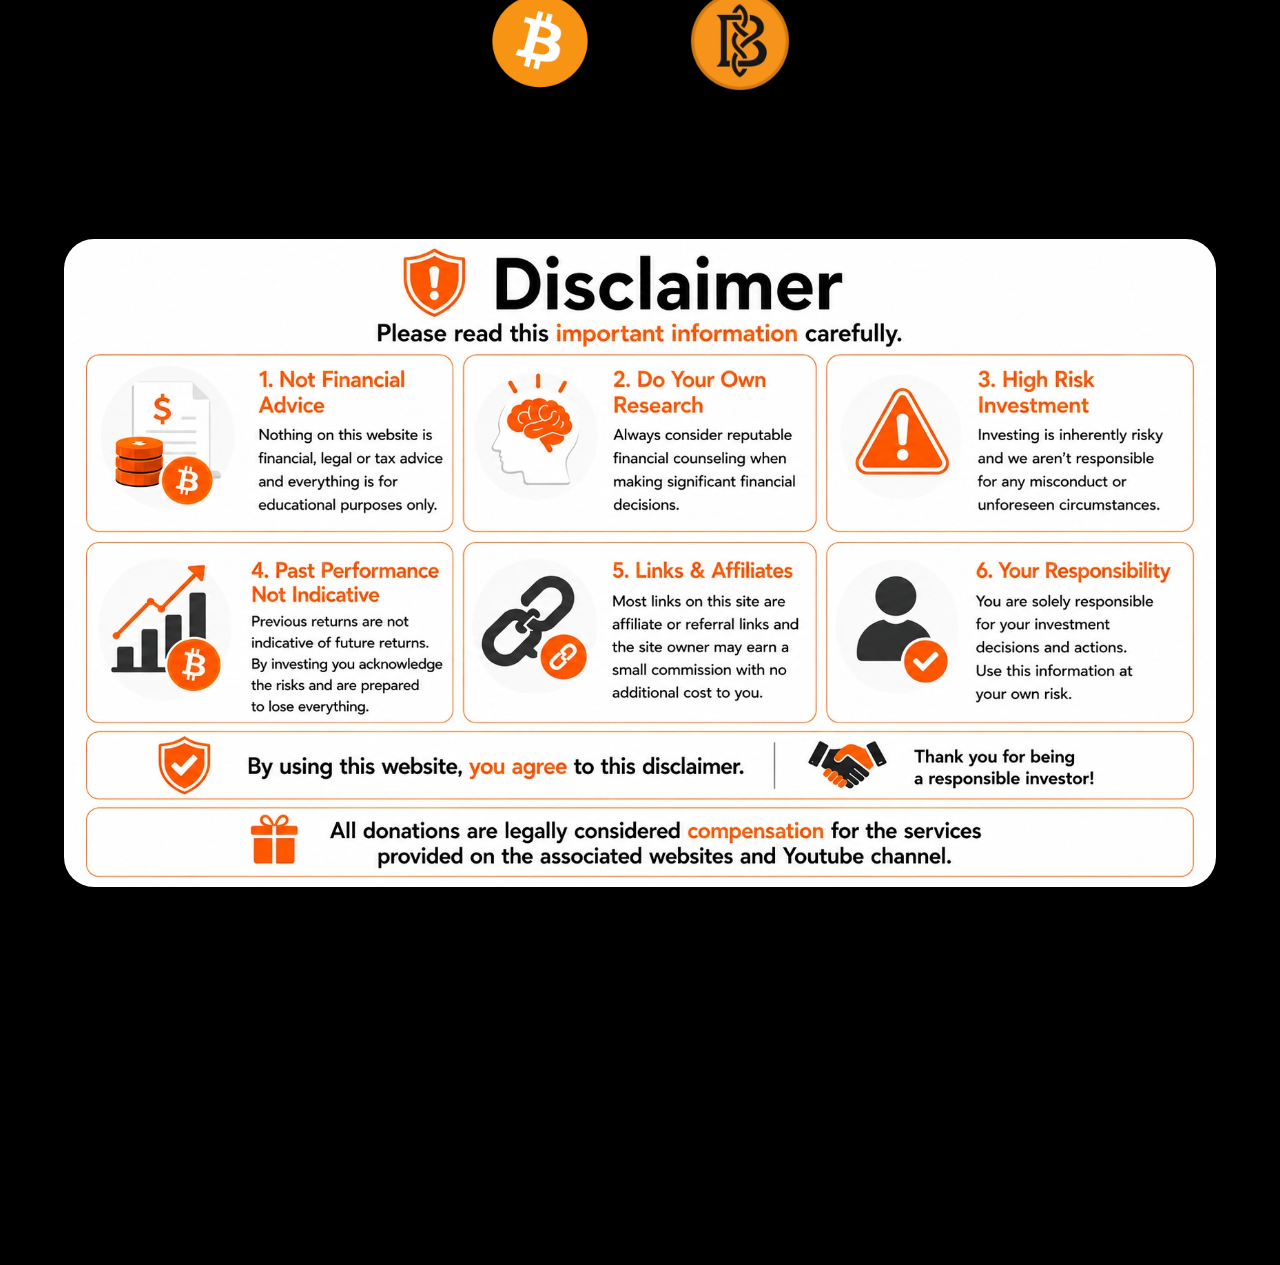
==== commit ab3db48a: "Add files via upload" ====
--- a/index.html
+++ b/index.html
@@ -123,6 +123,10 @@
 
         <div class="link-tab">
 
+            <a href="https://neoxa.exchange/register?ref=NEX2731F3CD" target="_blank" rel="noopener noreferrer">
+                <img src="material/neoxa.webp" class="link-icon" title="Neoxa Exchange" alt="Neoxa Exchange (non-KYC)">
+            </a>
+
             <a href="https://hodlhodl.com/join/9WD6" target="_blank" rel="noopener noreferrer">
                 <img src="material/hodlhodl.webp" class="link-icon" title="HODLHODL" alt="HODL HODL Bitcoin Exchange (non-KYC)">
             </a>
--- a/style.css
+++ b/style.css
@@ -1,7 +1,14 @@
 /* Desktop */
+
+/* Prevent elements from exceeding screen width */
+* {
+    box-sizing: border-box;
+}
+
 html {
     scroll-behavior: smooth;
     scroll-padding-top: 100px;
+    max-width: 100%;
 }
 
 ::selection {
@@ -14,6 +21,8 @@
     text-align: center;
     font-family: Arial, Helvetica, sans-serif;
     color:#ffffff;
+    max-width: 100%;
+    padding-bottom: 110px;
 }
 
 .menu {
@@ -46,12 +55,25 @@
     transform: translateY(-2px);
 }
 
+/* FIXED FAQ DROPDOWN */
 .faq-selector {
     position: fixed;
+    z-index: 1000;
+
+    left: 50%;
+    bottom: 20px;
+    transform: translateX(-50%);
+
     display: flex;
     flex-direction: column;
-    align-items: flex-start;
-    gap: 10px;
+    align-items: stretch;
+    gap: 8px;
+
+    width: min(460px, calc(100vw - 32px));
+    padding: 12px 16px;
+
+    background: rgba(0, 0, 0, 0.95);
+    border-radius: 16px;
 }
 
 .faq-selector label {
@@ -60,15 +82,20 @@
 }
 
 .faq-selector select {
-    width: 350px;
-    max-width: 100%;
-    padding: 13px 20px;
+    width: 100%;
+    min-width: 0;
+    min-height: 50px;
+
+    padding: 12px 16px;
     font-size: 24px;
+
     color: #ffffff;
     background-color: #ff7300;
-    text-shadow: 2px 2px 4px black;
+
     border: none;
     border-radius: 30px;
+    box-sizing: border-box;
+    cursor: pointer;
 }
 
 .disclaimer {
@@ -140,6 +167,7 @@
 
     text-align: left;
     color: #ffffff;
+    overflow-wrap: break-word;
 }
 
 .source {
@@ -154,8 +182,14 @@
 
 /* Mobile */
 @media (max-width: 768px) {
+    /* Prevent elements from exceeding screen width */
+    * {
+        box-sizing: border-box;
+    }
+
     body {
         padding-top: 90px;
+        padding-bottom: 110px;
     }
 
     html {
@@ -179,9 +213,15 @@
     }
 
     .faq-selector {
+        position: fixed;
+        left: 0;
+        bottom: calc(10px + env(safe-area-inset-bottom, 0px));
+        transform: none;
+
         width: 100%;
         max-width: 100%;
-        gap: 8px;
+        padding: 10px 14px;
+        gap: 6px;
     }
 
     .faq-selector label {
@@ -190,13 +230,12 @@
 
     .faq-selector select {
         width: 100%;
-        min-height: 48px;
-        padding: 12px 14px;
+        min-height: 52px;
         font-size: 16px;
     }
 
     p {
-        max-width: 100%;
+        max-width: 80%;
         font-size: 16px;
         line-height: 1.65;
         padding: 0 18px;
